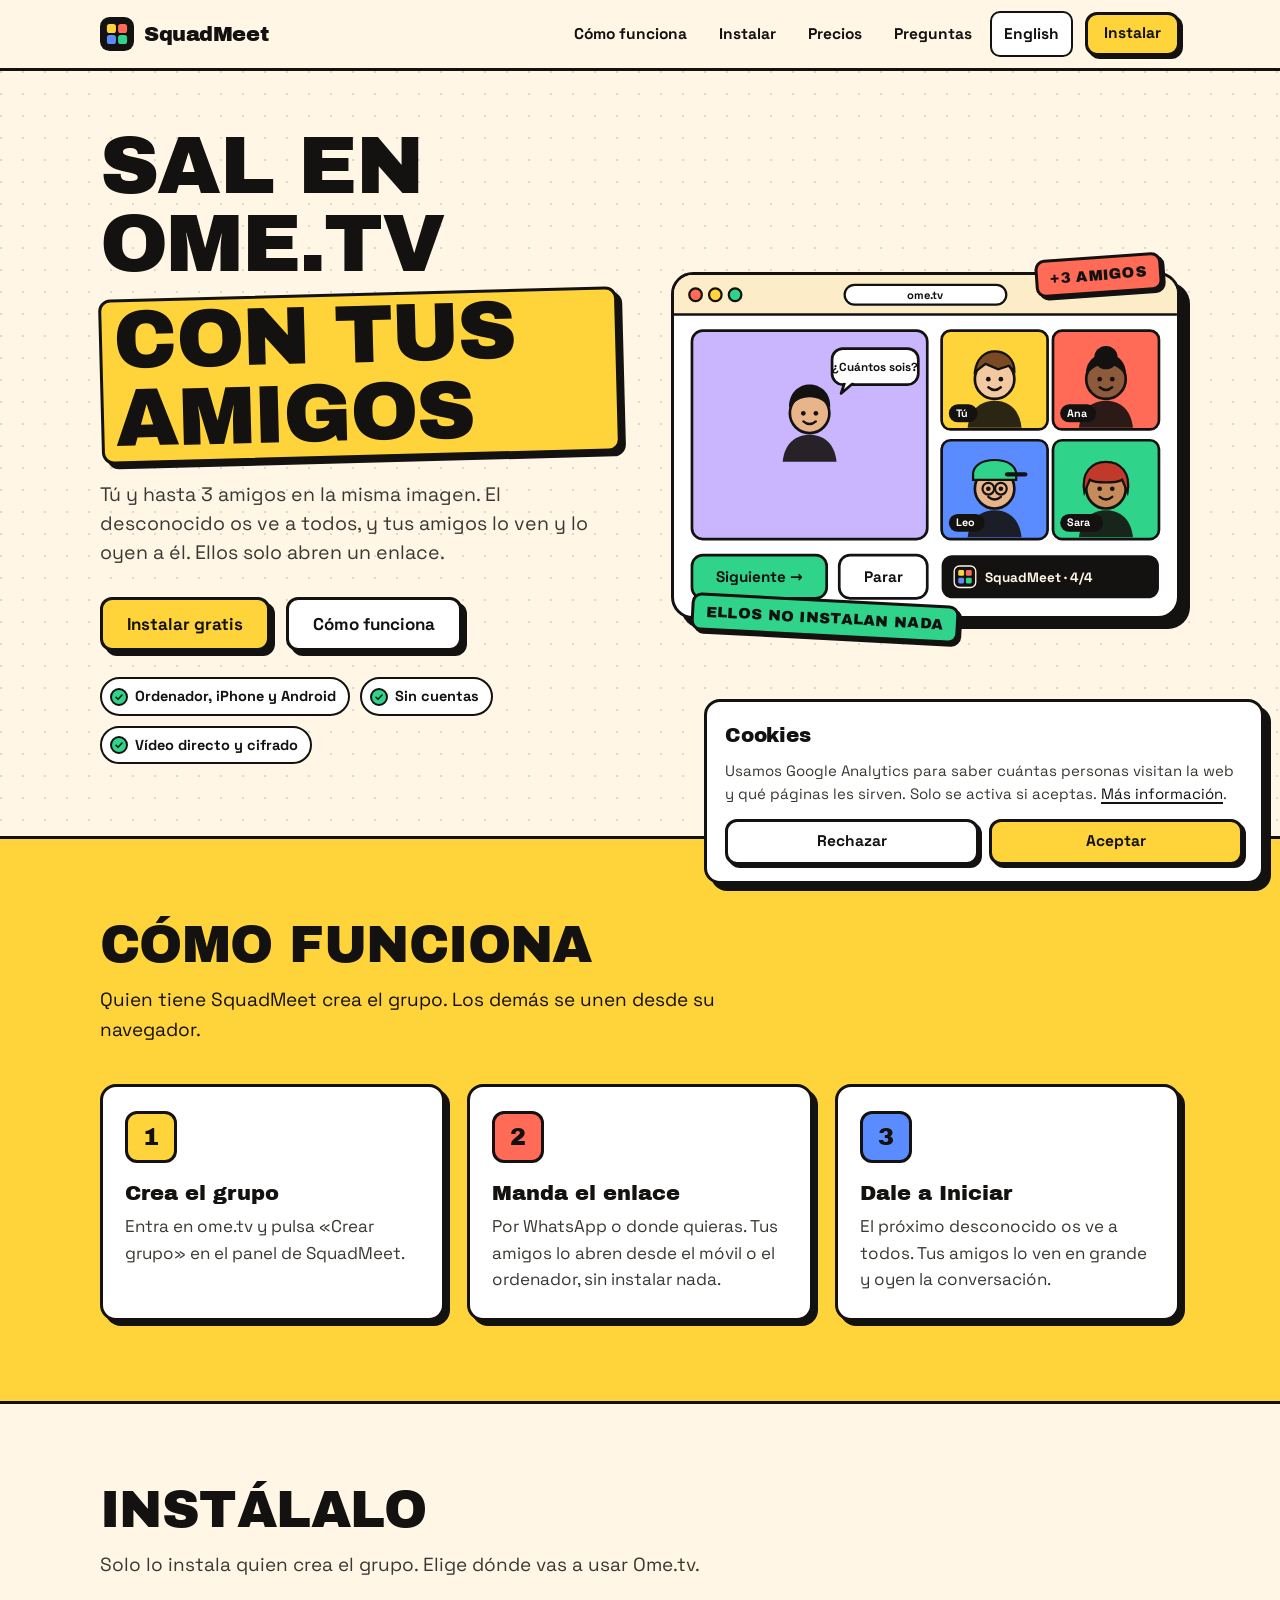
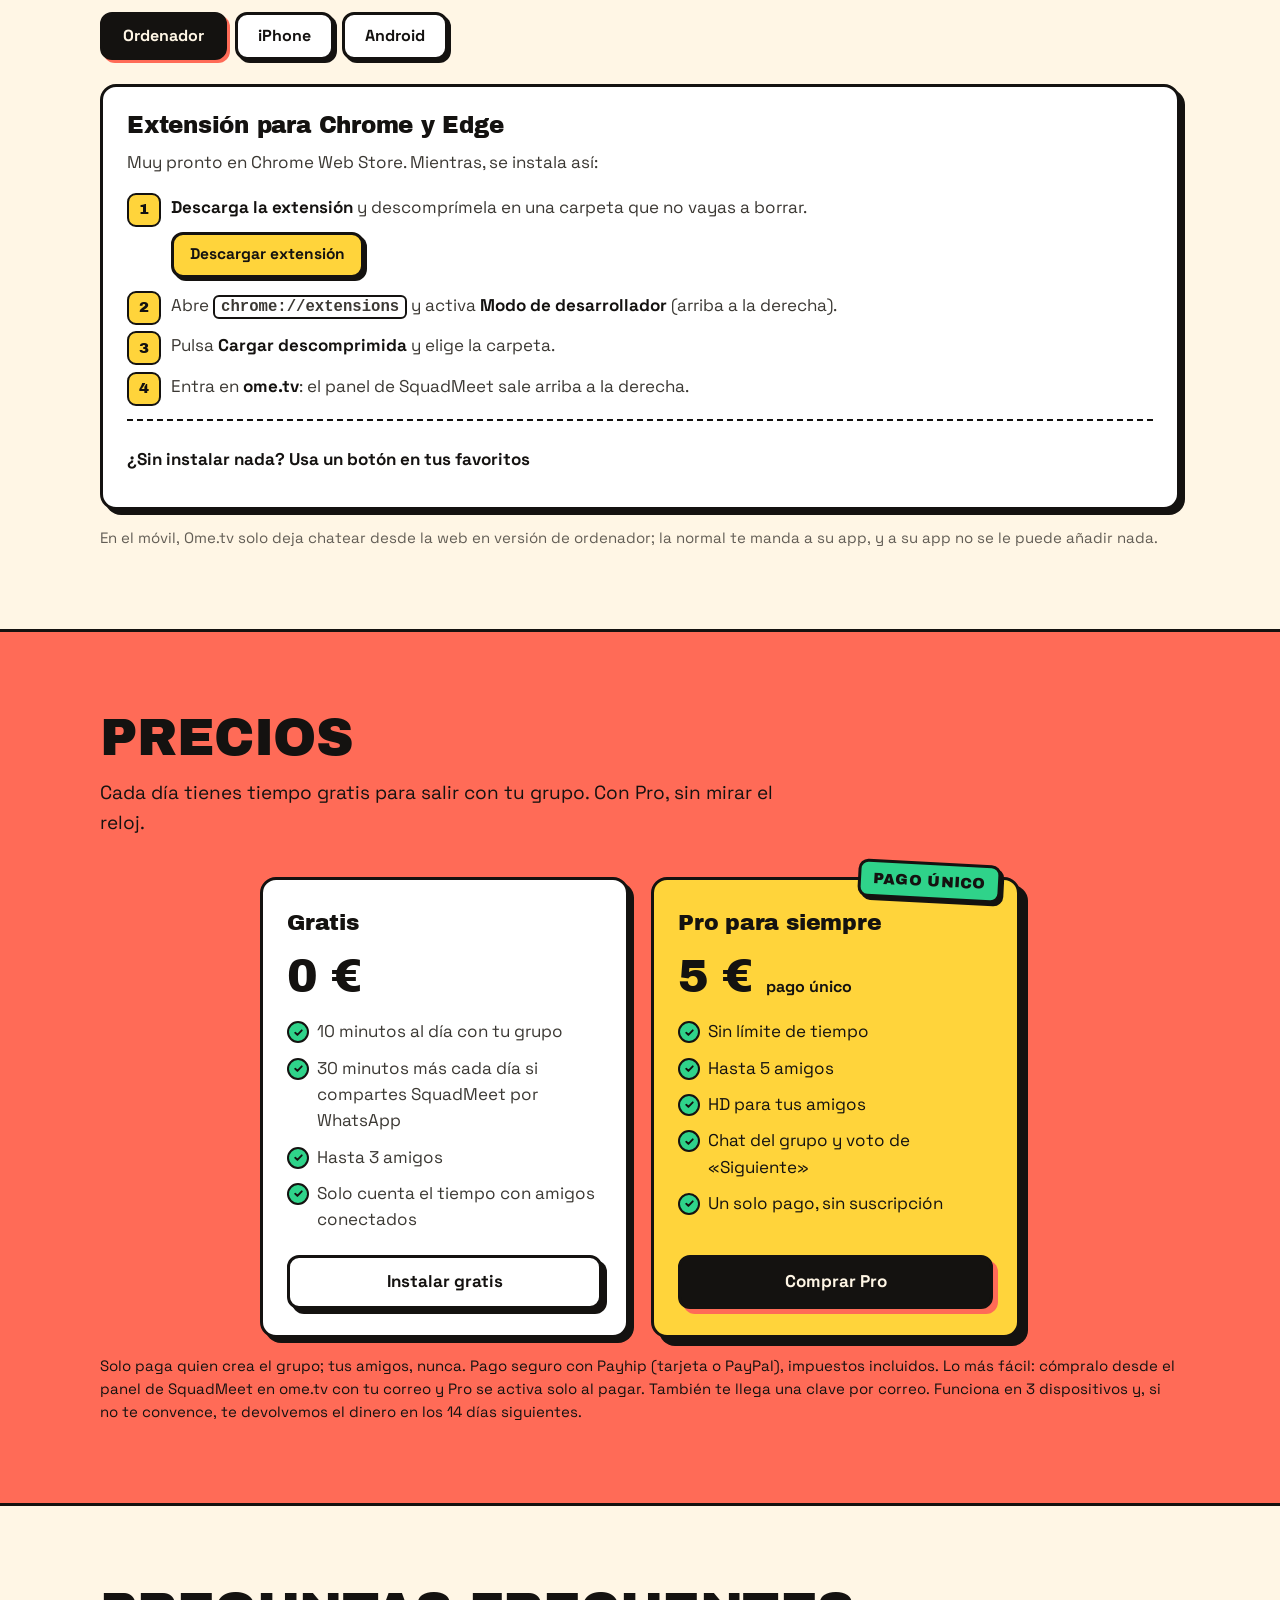
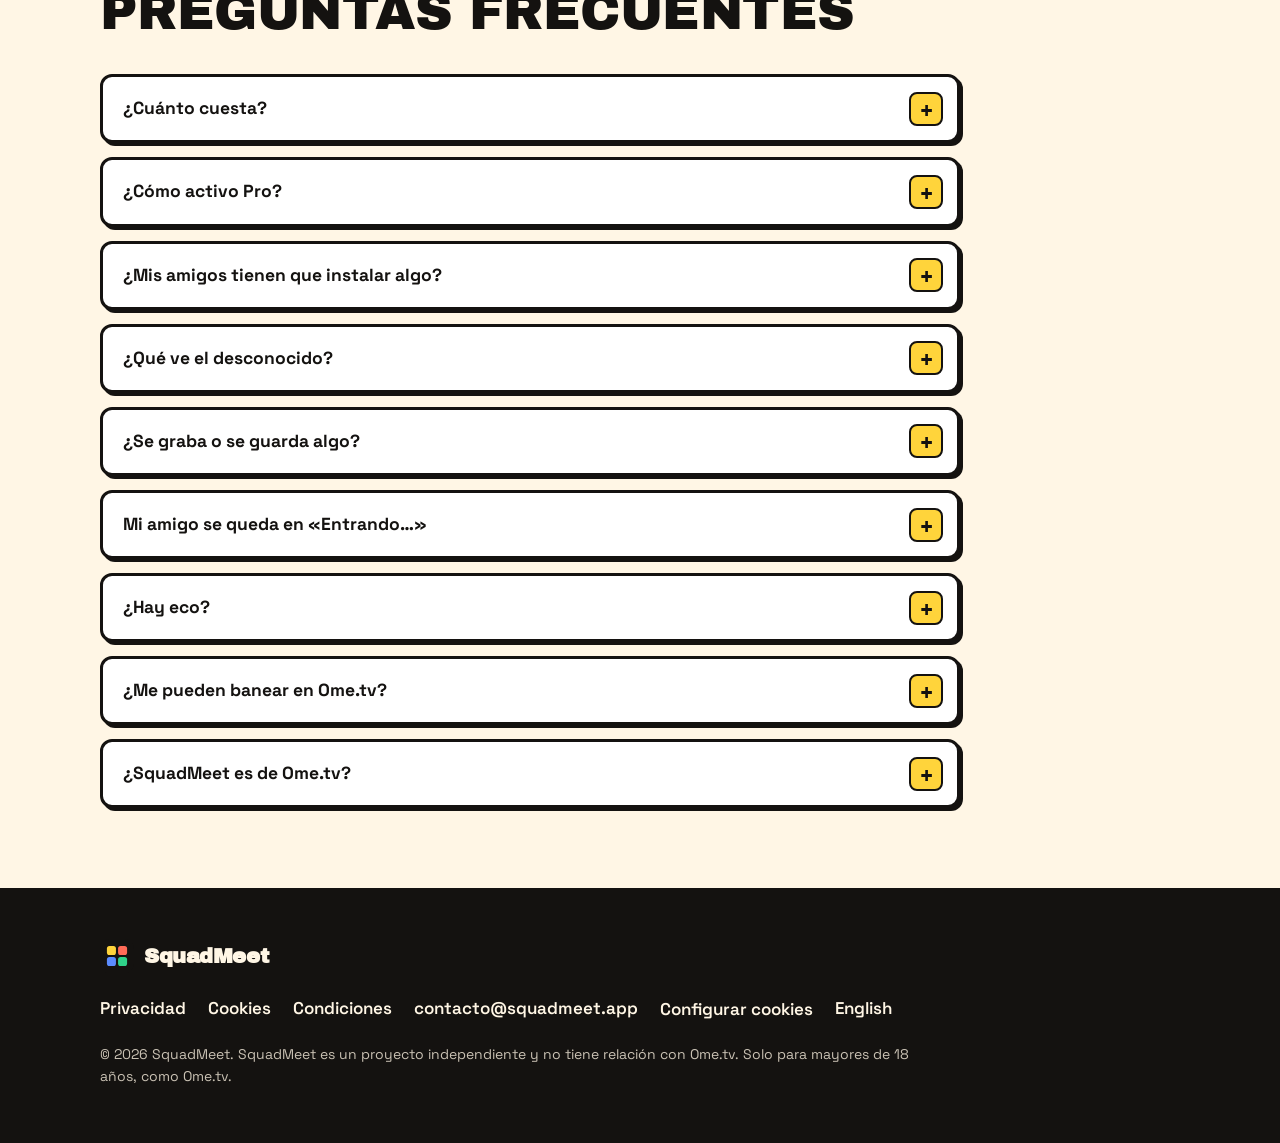
==== index.html @ 8b085fae "Web de SquadMeet 1.4.0: Pro sin claves Co-Authored-By: Claude Opus 5.5 <noreply@anthropic.com> Claud" ====
<!doctype html>
<html lang="es">
<head>
<meta charset="utf-8">
<meta name="viewport" content="width=device-width, initial-scale=1, viewport-fit=cover">
<title>SquadMeet · Sal en Ome.tv con hasta 3 amigos a la vez</title>
<meta name="description" content="Extensión para Ome.tv: tú y tus amigos salís juntos en la misma imagen. Ellos se unen con un enlace desde el móvil o el ordenador, sin instalar nada.">
<link rel="canonical" href="https://squadmeet.app/">
<link rel="alternate" hreflang="es" href="https://squadmeet.app/">
<link rel="alternate" hreflang="en" href="https://squadmeet.app/en/">
<link rel="alternate" hreflang="x-default" href="https://squadmeet.app/en/">
<meta property="og:type" content="website">
<meta property="og:url" content="https://squadmeet.app/">
<meta property="og:title" content="SquadMeet · Ome.tv con tus amigos">
<meta property="og:description" content="Tú y tus amigos en la misma imagen. Ellos solo abren un enlace.">
<meta property="og:image" content="https://squadmeet.app/og.png">
<meta property="og:locale" content="es_ES">
<meta name="twitter:card" content="summary_large_image">
<meta http-equiv="Content-Security-Policy" content="default-src 'self'; script-src 'self' https://www.googletagmanager.com; worker-src 'self' blob:; style-src 'self' 'unsafe-inline'; img-src 'self' data: https://*.google-analytics.com https://*.analytics.google.com https://www.googletagmanager.com; font-src 'self'; connect-src 'self' https://senal.squadmeet.app wss://senal.squadmeet.app wss://0.peerjs.com https://squadmeet-73y6k.pages.dev https://*.google-analytics.com https://*.analytics.google.com https://www.googletagmanager.com; media-src 'self' blob:; object-src 'none'; base-uri 'self'; form-action 'self'; upgrade-insecure-requests">
<meta name="referrer" content="strict-origin-when-cross-origin">
<meta name="theme-color" content="#fff6e5">
<meta name="color-scheme" content="light">
<link rel="icon" href="/icono.png">
<link rel="icon" href="/icono.svg" type="image/svg+xml">
<link rel="apple-touch-icon" href="/icono-180.png">
<link rel="preload" href="/fuentes/archivo-black.woff2" as="font" type="font/woff2" crossorigin>
<link rel="preload" href="/fuentes/space-grotesk.woff2" as="font" type="font/woff2" crossorigin>
<link rel="stylesheet" href="/estilo.css?v=7bb9cd0e68">
<script type="application/ld+json">{"@context":"https://schema.org","@type":"SoftwareApplication","name":"SquadMeet","applicationCategory":"CommunicationApplication","operatingSystem":"Chrome, Edge, Firefox, Android, iOS","offers":[{"@type":"Offer","price":"0","priceCurrency":"EUR","name":"Gratis"},{"@type":"Offer","price":"5.00","priceCurrency":"EUR","name":"Pro para siempre","url":"https://payhip.com/b/df4JA"}],"description":"Tú y tus amigos en la misma imagen. Ellos solo abren un enlace.","url":"https://squadmeet.app/","inLanguage":"es"}</script>
</head>
<body>
<a class="salto" href="#contenido">Ir al contenido</a>
<header class="cabecera">
  <div class="ancho">
    <a class="marca" href="/" aria-label="SquadMeet, inicio"><svg viewBox="0 0 32 32" xmlns="http://www.w3.org/2000/svg" aria-hidden="true"><rect width="32" height="32" rx="9" fill="#141210"/><rect x="6.5" y="6.5" width="8.5" height="8.5" rx="2.4" fill="#ffd43b"/><rect x="17" y="6.5" width="8.5" height="8.5" rx="2.4" fill="#ff6b57"/><rect x="6.5" y="17" width="8.5" height="8.5" rx="2.4" fill="#5b8cff"/><rect x="17" y="17" width="8.5" height="8.5" rx="2.4" fill="#2fd38a"/></svg>SquadMeet</a>
    <nav aria-label="Secciones">
      <a class="seccion" href="#como">Cómo funciona</a>
      <a class="seccion" href="#instalar">Instalar</a>
      <a class="seccion" href="#precios">Precios</a>
      <a class="seccion" href="#preguntas">Preguntas</a>
      <a class="idioma" href="/en/" hreflang="en" lang="en">English</a>
    </nav>
    <a class="boton primario" href="#instalar" data-cta>Instalar</a>
  </div>
</header>

<main id="contenido">
  <section class="portada">
    <div class="ancho">
      <div>
        <h1>Sal en Ome.tv <span class="marcado">con tus amigos</span></h1>
        <p class="entradilla">Tú y hasta 3 amigos en la misma imagen. El desconocido os ve a todos, y tus amigos lo ven y lo oyen a él. Ellos solo abren un enlace.</p>
        <div class="acciones">
          <a class="boton primario" href="#instalar" data-cta>Instalar gratis</a>
          <a class="boton" href="#como">Cómo funciona</a>
        </div>
        <ul class="garantias"><li><svg viewBox="0 0 24 24" fill="none" stroke="currentColor" stroke-width="3" stroke-linecap="round" stroke-linejoin="round" aria-hidden="true"><path d="m6 12.5 4 4L18 8"/></svg>Ordenador, iPhone y Android</li><li><svg viewBox="0 0 24 24" fill="none" stroke="currentColor" stroke-width="3" stroke-linecap="round" stroke-linejoin="round" aria-hidden="true"><path d="m6 12.5 4 4L18 8"/></svg>Sin cuentas</li><li><svg viewBox="0 0 24 24" fill="none" stroke="currentColor" stroke-width="3" stroke-linecap="round" stroke-linejoin="round" aria-hidden="true"><path d="m6 12.5 4 4L18 8"/></svg>Vídeo directo y cifrado</li></ul>
      </div>
      <div class="escena">
        <svg class="pantalla-ome" viewBox="0 0 560 380" xmlns="http://www.w3.org/2000/svg" role="img" aria-label="Ome.tv con el desconocido a la izquierda y el grupo de cuatro amigos a la derecha, en la misma imagen">
<rect x="0" y="0" width="560" height="44" fill="#fdecc8"/><path d="M0 44h560" stroke="#141210" stroke-width="3"/>
<circle cx="24" cy="22" r="7" fill="#ff6b57" stroke="#141210" stroke-width="2.5"/><circle cx="46" cy="22" r="7" fill="#ffd43b" stroke="#141210" stroke-width="2.5"/><circle cx="68" cy="22" r="7" fill="#2fd38a" stroke="#141210" stroke-width="2.5"/>
<rect x="190" y="11" width="180" height="22" rx="11" fill="#fff" stroke="#141210" stroke-width="2.5"/><text x="280" y="27" font-size="12.5" font-weight="700" text-anchor="middle" fill="#141210">ome.tv</text>
<rect x="20" y="62" width="262" height="232" rx="12" fill="#c9b6ff" stroke="#141210" stroke-width="3"/>
<g transform="translate(151 150)"><path d="M-30 58c2-20 14-30 30-30s28 10 30 30" fill="#141210" opacity=".9"/><circle r="22" cy="4" fill="#e8b48a" stroke="#141210" stroke-width="3"/><path d="M-23 -2c0-18 12-26 23-26s24 8 23 26c-6-8-14-12-23-12s-17 4-23 12z" fill="#141210"/><circle cx="-7" cy="4" r="2.6" fill="#141210"/><circle cx="7" cy="4" r="2.6" fill="#141210"/><path d="M-7 13q7 6 14 0" fill="none" stroke="#141210" stroke-width="2.6" stroke-linecap="round"/></g>
<g transform="translate(176 82)"><rect width="96" height="40" rx="12" fill="#fff" stroke="#141210" stroke-width="3"/><path d="M14 38l-4 12 14-12" fill="#fff" stroke="#141210" stroke-width="3" stroke-linejoin="round"/><path d="M12 36h14" stroke="#fff" stroke-width="4"/><text x="48" y="25" font-size="13" font-weight="700" text-anchor="middle" fill="#141210">¿Cuántos sois?</text></g>
<rect x="298" y="62" width="118" height="110" rx="10" fill="#ffd43b" stroke="#141210" stroke-width="3"/><g transform="translate(357 112)"><path d="M-30 58c2-20 14-30 30-30s28 10 30 30" fill="#141210" opacity=".9"/><circle r="22" cy="4" fill="#f2c9a0" stroke="#141210" stroke-width="3"/><path d="M-22 -4c2-16 12-23 22-23 12 0 22 8 22 22l-6-6-12 4-14-6z" fill="#7a4a24" stroke="#141210" stroke-width="2.5"/><circle cx="-7" cy="4" r="2.6" fill="#141210"/><circle cx="7" cy="4" r="2.6" fill="#141210"/><path d="M-7 13q7 6 14 0" fill="none" stroke="#141210" stroke-width="2.6" stroke-linecap="round"/></g><rect x="306" y="144" width="32" height="20" rx="10" fill="#141210"/><text x="314" y="158" font-size="12" font-weight="700" fill="#fff">Tú</text>
<rect x="422" y="62" width="118" height="110" rx="10" fill="#ff6b57" stroke="#141210" stroke-width="3"/><g transform="translate(481 112)"><path d="M-30 58c2-20 14-30 30-30s28 10 30 30" fill="#141210" opacity=".9"/><circle r="22" cy="4" fill="#8d5a3b" stroke="#141210" stroke-width="3"/><circle cy="-20" r="13" fill="#141210"/><path d="M-22 2c-2-16 8-26 22-26s24 10 22 26c-4-10-12-14-22-14s-18 4-22 14z" fill="#141210"/><circle cx="-7" cy="4" r="2.6" fill="#141210"/><circle cx="7" cy="4" r="2.6" fill="#141210"/><path d="M-7 13q7 6 14 0" fill="none" stroke="#141210" stroke-width="2.6" stroke-linecap="round"/></g><rect x="430" y="144" width="40" height="20" rx="10" fill="#141210"/><text x="438" y="158" font-size="12" font-weight="700" fill="#fff">Ana</text>
<rect x="298" y="184" width="118" height="110" rx="10" fill="#5b8cff" stroke="#141210" stroke-width="3"/><g transform="translate(357 234)"><path d="M-30 58c2-20 14-30 30-30s28 10 30 30" fill="#141210" opacity=".9"/><circle r="22" cy="4" fill="#e8b48a" stroke="#141210" stroke-width="3"/><path d="M-24 -6h48v-6c0-10-10-16-24-16s-24 6-24 16z" fill="#2fd38a" stroke="#141210" stroke-width="2.5"/><path d="M14 -12h20" stroke="#141210" stroke-width="5" stroke-linecap="round"/><circle cx="-7" cy="4" r="2.6" fill="#141210"/><circle cx="7" cy="4" r="2.6" fill="#141210"/><path d="M-7 13q7 6 14 0" fill="none" stroke="#141210" stroke-width="2.6" stroke-linecap="round"/><circle cx="-7" cy="4" r="6.5" fill="none" stroke="#141210" stroke-width="2.4"/><circle cx="7" cy="4" r="6.5" fill="none" stroke="#141210" stroke-width="2.4"/></g><rect x="306" y="266" width="40" height="20" rx="10" fill="#141210"/><text x="314" y="280" font-size="12" font-weight="700" fill="#fff">Leo</text>
<rect x="422" y="184" width="118" height="110" rx="10" fill="#2fd38a" stroke="#141210" stroke-width="3"/><g transform="translate(481 234)"><path d="M-30 58c2-20 14-30 30-30s28 10 30 30" fill="#141210" opacity=".9"/><circle r="22" cy="4" fill="#c68b59" stroke="#141210" stroke-width="3"/><path d="M-24 8c-4-22 8-34 24-34s28 12 24 34l-6-14c-6 4-30 4-36 0z" fill="#c0392b" stroke="#141210" stroke-width="2.5"/><circle cx="-7" cy="4" r="2.6" fill="#141210"/><circle cx="7" cy="4" r="2.6" fill="#141210"/><path d="M-7 13q7 6 14 0" fill="none" stroke="#141210" stroke-width="2.6" stroke-linecap="round"/></g><rect x="430" y="266" width="48" height="20" rx="10" fill="#141210"/><text x="438" y="280" font-size="12" font-weight="700" fill="#fff">Sara</text>
<rect x="20" y="312" width="150" height="48" rx="12" fill="#2fd38a" stroke="#141210" stroke-width="3"/><text x="95" y="342" font-size="17" font-weight="700" text-anchor="middle" fill="#141210">Siguiente →</text>
<rect x="184" y="312" width="98" height="48" rx="12" fill="#fff" stroke="#141210" stroke-width="3"/><text x="233" y="342" font-size="17" font-weight="700" text-anchor="middle" fill="#141210">Parar</text>
<rect x="298" y="312" width="242" height="48" rx="12" fill="#141210"/><g transform="translate(312 324)"><rect width="24" height="24" rx="6" fill="#141210" stroke="#fff6e5" stroke-width="1.5"/><rect x="4.5" y="4.5" width="6.5" height="6.5" rx="1.6" fill="#ffd43b"/><rect x="13" y="4.5" width="6.5" height="6.5" rx="1.6" fill="#ff6b57"/><rect x="4.5" y="13" width="6.5" height="6.5" rx="1.6" fill="#5b8cff"/><rect x="13" y="13" width="6.5" height="6.5" rx="1.6" fill="#2fd38a"/></g>
<text x="346" y="342" font-size="15" font-weight="700" fill="#fff6e5">SquadMeet · 4/4</text>
</svg>
        <span class="pegatina p1" aria-hidden="true">+3 amigos</span>
        <span class="pegatina verde p2" aria-hidden="true">Ellos no instalan nada</span>
      </div>
    </div>
  </section>

  <section class="bloque amarillo" id="como">
    <div class="ancho">
      <h2>Cómo funciona</h2>
      <p class="subtitulo">Quien tiene SquadMeet crea el grupo. Los demás se unen desde su navegador.</p>
      <ol class="pasos"><li><b>Crea el grupo</b><span>Entra en ome.tv y pulsa «Crear grupo» en el panel de SquadMeet.</span></li><li><b>Manda el enlace</b><span>Por WhatsApp o donde quieras. Tus amigos lo abren desde el móvil o el ordenador, sin instalar nada.</span></li><li><b>Dale a Iniciar</b><span>El próximo desconocido os ve a todos. Tus amigos lo ven en grande y oyen la conversación.</span></li></ol>
    </div>
  </section>

  <section class="bloque" id="instalar">
    <div class="ancho">
      <h2>Instálalo</h2>
      <p class="subtitulo">Solo lo instala quien crea el grupo. Elige dónde vas a usar Ome.tv.</p>
      <div class="pestanas" role="tablist" aria-label="Dispositivo">
        <button role="tab" type="button" id="t-pc" aria-controls="pc" aria-selected="true">Ordenador</button>
        <button role="tab" type="button" id="t-iphone" aria-controls="iphone" aria-selected="false" tabindex="-1">iPhone</button>
        <button role="tab" type="button" id="t-android" aria-controls="android" aria-selected="false" tabindex="-1">Android</button>
      </div>

      <div id="pc" class="panel-instalar" role="tabpanel" aria-labelledby="t-pc">
        <div class="tarjeta" id="pc-tiendas" hidden>
          <h3>Extensión para Chrome y Edge <span class="etiqueta">Recomendado</span></h3>
          <p>Se instala con un clic y se actualiza sola. Después entra en ome.tv: el panel sale arriba a la derecha.</p>
          <div class="acciones" id="tiendas"></div>
        </div>
        <div class="tarjeta" id="pc-manual">
          <h3>Extensión para Chrome y Edge</h3>
          <p id="pc-pronto">Muy pronto en Chrome Web Store. Mientras, se instala así:</p>
          <ol class="lista">
            <li><strong>Descarga la extensión</strong> y descomprímela en una carpeta que no vayas a borrar.<br><a class="boton primario pequeno" href="/squadmeet-extension.zip" download>Descargar extensión</a></li>
            <li>Abre <code>chrome://extensions</code> y activa <strong>Modo de desarrollador</strong> (arriba a la derecha).</li>
            <li>Pulsa <strong>Cargar descomprimida</strong> y elige la carpeta.</li>
            <li>Entra en <strong>ome.tv</strong>: el panel de SquadMeet sale arriba a la derecha.</li>
          </ol>
          <details class="otra">
            <summary>¿Sin instalar nada? Usa un botón en tus favoritos</summary>
            <p class="nota">Arrastra este botón a la barra de favoritos y púlsalo cada vez que entres en ome.tv: <a class="boton pequeno arrastrable" id="marcador-pc" href="#">SquadMeet</a></p>
          </details>
        </div>
      </div>

      <div id="iphone" class="panel-instalar" role="tabpanel" aria-labelledby="t-iphone" hidden>
        <div class="tarjeta">
          <h3>Con un favorito de Safari <span class="etiqueta">Recomendado</span></h3>
          <p>Se prepara una vez, en un par de minutos, con una guía que te dice dónde tocar en cada paso.</p>
          <div class="acciones"><a class="boton primario" href="/favorito/">Empezar la guía</a></div>
          <div class="qr" data-solo-pc hidden><img src="/favorito/qr.svg" width="120" height="120" alt=""><p>¿Estás en el ordenador? Escanea el código con el móvil para abrir la guía allí.</p></div>
          <details class="otra">
            <summary>Otra forma: automático con la app Userscripts</summary>
            <p class="nota">El panel sale solo al abrir ome.tv, pero se tarda más en preparar.</p>
            <ol class="lista"><li>Instala <a href="https://apps.apple.com/app/userscripts/id1463298887" rel="noopener">Userscripts</a> (gratis) y ábrela una vez.</li><li>Ajustes → Apps → Safari → Extensiones → Userscripts → activar y permitir en «Todas las webs».</li><li>Abre <a href="/squadmeet.user.js">SquadMeet para Userscripts</a> en Safari, toca aA (o ⋯) → Userscripts → <strong>Instalar</strong>.</li><li>Pon ome.tv en versión de ordenador una vez, como explica la <a href="/favorito/">guía</a>.</li></ol>
          </details>
        </div>
      </div>

      <div id="android" class="panel-instalar" role="tabpanel" aria-labelledby="t-android" hidden>
        <div class="tarjeta" id="android-firefox" hidden>
          <h3>Automático con Firefox <span class="etiqueta">Recomendado</span></h3>
          <p>Firefox para Android admite extensiones: se instala una vez y el panel sale solo.</p>
          <ol class="lista">
            <li><strong>Instala Firefox</strong> desde Google Play.<br><a class="boton pequeno" href="https://play.google.com/store/apps/details?id=org.mozilla.firefox" rel="noopener">Abrir en Google Play</a></li>
            <li><strong>En Firefox, añade SquadMeet.</strong><br><a class="boton primario pequeno" id="firefox-android" href="#">Añadir a Firefox</a></li>
            <li><strong>Abre ome.tv</strong> y en el menú ⋮ activa «Sitio de escritorio».</li>
          </ol>
        </div>
        <div class="tarjeta">
          <h3>Con un marcador de Chrome</h3>
          <p>Se prepara una vez, en un par de minutos, con una guía que te dice dónde tocar en cada paso.</p>
          <div class="acciones"><a class="boton primario" href="/favorito/">Empezar la guía</a></div>
          <div class="qr" data-solo-pc hidden><img src="/favorito/qr.svg" width="120" height="120" alt=""><p>¿Estás en el ordenador? Escanea el código con el móvil para abrir la guía allí.</p></div>
        </div>
      </div>
      <p class="nota">En el móvil, Ome.tv solo deja chatear desde la web en versión de ordenador; la normal te manda a su app, y a su app no se le puede añadir nada.</p>
    </div>
  </section>

  <section class="bloque coral" id="precios">
    <div class="ancho">
      <h2>Precios</h2>
      <p class="subtitulo">Cada día tienes tiempo gratis para salir con tu grupo. Con Pro, sin mirar el reloj.</p>
      <div class="planes dos">
        <article class="plan">
          <h3>Gratis</h3>
          <p class="precio">0 €</p>
          <ul><li>10 minutos al día con tu grupo</li><li>30 minutos más cada día si compartes SquadMeet por WhatsApp</li><li>Hasta 3 amigos</li><li>Solo cuenta el tiempo con amigos conectados</li></ul>
          <a class="boton ancho-total" href="#instalar">Instalar gratis</a>
        </article>
        
        <article class="plan destacado">
          <span class="pegatina verde" aria-hidden="true">Pago único</span>
          <h3>Pro para siempre</h3>
          <p class="precio">5 € <small>pago único</small></p>
          <ul><li>Sin límite de tiempo</li><li>Hasta 5 amigos</li><li>HD para tus amigos</li><li>Chat del grupo y voto de «Siguiente»</li><li>Un solo pago, sin suscripción</li></ul>
          <a class="boton oscuro ancho-total" href="https://payhip.com/b/df4JA" rel="noopener" data-plan>Comprar Pro</a>
        </article>
      </div>
      <p class="nota">Solo paga quien crea el grupo; tus amigos, nunca. Pago seguro con Payhip (tarjeta o PayPal), impuestos incluidos. Lo más fácil: cómpralo desde el panel de SquadMeet en ome.tv con tu correo y Pro se activa solo al pagar. También te llega una clave por correo. Funciona en 3 dispositivos y, si no te convence, te devolvemos el dinero en los 14 días siguientes.</p>
    </div>
  </section>

  <section class="bloque" id="preguntas">
    <div class="ancho">
      <h2>Preguntas frecuentes</h2>
      <div class="preguntas"><details><summary>¿Cuánto cuesta?</summary><p>Cada día tienes 10 minutos gratis con tu grupo, y 30 más si compartes SquadMeet por WhatsApp. Para usarlo sin límite está Pro: 5 € una sola vez, para siempre. Solo paga quien crea el grupo.</p></details>
        <details><summary>¿Cómo activo Pro?</summary><p>Solo. En ome.tv, abre el panel de SquadMeet, toca «Sin límite con Pro», escribe tu correo y paga en Payhip con ese mismo correo: al terminar, Pro se activa en ese navegador sin hacer nada más. Si compraste desde la web o lo quieres en otro dispositivo, usa la clave que te llega por correo («Tengo una clave»). Sirve en hasta 3 dispositivos.</p></details>
        <details><summary>¿Mis amigos tienen que instalar algo?</summary><p>No. Abren el enlace que les mandas, desde el móvil o el ordenador, y aceptan la cámara y el micrófono.</p></details>
        <details><summary>¿Qué ve el desconocido?</summary><p>Una sola imagen con todos vosotros, repartidos en la pantalla, y oye vuestras voces mezcladas. Tus amigos ven al desconocido en grande y al grupo al lado.</p></details>
        <details><summary>¿Se graba o se guarda algo?</summary><p>No. El vídeo y el audio van directamente entre vuestros navegadores, cifrados. Nuestro servidor solo ayuda a que se encuentren y lleva la cuenta de los minutos gratis. Lo tienes todo en la <a href="/privacidad/">política de privacidad</a>.</p></details>
        <details><summary>Mi amigo se queda en «Entrando…»</summary><p>Suele ser la red: algunas redes de datos móviles no dejan la conexión directa. Que pruebe con wifi, o que cierre la página y vuelva a abrir el enlace.</p></details>
        <details><summary>¿Hay eco?</summary><p>Si alguien tiene los altavoces muy altos, sí. Lo mejor es que todos uséis auriculares.</p></details>
        <details><summary>¿Me pueden banear en Ome.tv?</summary><p>Puede pasar. Las normas de Ome.tv no permiten complementos que cambien cómo funciona su web, y SquadMeet cambia el vídeo que envías por el del grupo. Úsalo bajo tu responsabilidad y respeta siempre sus normas.</p></details>
        <details><summary>¿SquadMeet es de Ome.tv?</summary><p>No. SquadMeet es un proyecto independiente y no tiene ninguna relación con Ome.tv.</p></details></div>
    </div>
  </section>
</main>

<footer class="pie">
  <div class="ancho">
    <a class="marca" href="/" aria-label="SquadMeet, inicio"><svg viewBox="0 0 32 32" xmlns="http://www.w3.org/2000/svg" aria-hidden="true"><rect width="32" height="32" rx="9" fill="#141210"/><rect x="6.5" y="6.5" width="8.5" height="8.5" rx="2.4" fill="#ffd43b"/><rect x="17" y="6.5" width="8.5" height="8.5" rx="2.4" fill="#ff6b57"/><rect x="6.5" y="17" width="8.5" height="8.5" rx="2.4" fill="#5b8cff"/><rect x="17" y="17" width="8.5" height="8.5" rx="2.4" fill="#2fd38a"/></svg>SquadMeet</a>
    <nav aria-label="Información">
      <a href="/privacidad/">Privacidad</a>
      <a href="/cookies/">Cookies</a>
      <a href="/condiciones/">Condiciones</a>
      <a href="mailto:contacto@squadmeet.app">contacto@squadmeet.app</a>
      <button class="boton-enlace" type="button" data-cookies="abrir">Configurar cookies</button>
      <a href="/en/" hreflang="en" lang="en">English</a>
    </nav>
    <p class="aviso-legal">© 2026 SquadMeet. SquadMeet es un proyecto independiente y no tiene relación con Ome.tv. Solo para mayores de 18 años, como Ome.tv.</p>
  </div>
</footer>
<section class="cookies" id="aviso-cookies" role="dialog" aria-labelledby="cookies-t" aria-describedby="cookies-d" data-ga="G-JFQ3VHGXZY" hidden>
  <h2 id="cookies-t">Cookies</h2>
  <p id="cookies-d">Usamos Google Analytics para saber cuántas personas visitan la web y qué páginas les sirven. Solo se activa si aceptas. <a href="/cookies/">Más información</a>.</p>
  <div class="botones"><button class="boton pequeno" type="button" data-cookies="no">Rechazar</button><button class="boton primario pequeno" type="button" data-cookies="si">Aceptar</button></div>
</section>
<script src="/portada.js?v=e711b489de"></script>
<script src="/web.js?v=85832eae55"></script>
</body>
</html>
---- estilo.css ----
/* SquadMeet — estilos de la web pública: portada, guía del móvil, páginas legales y avisos.
   Estilo «pop con bordes»: papel crema, tinta negra, bordes gruesos, sombras duras y los colores de
   los cuatro del grupo (amarillo, coral, azul y verde). */

@font-face { font-family: "Archivo Black"; src: url("/fuentes/archivo-black.woff2") format("woff2"); font-weight: 400; font-display: swap; }
@font-face { font-family: "Space Grotesk"; src: url("/fuentes/space-grotesk.woff2") format("woff2"); font-weight: 300 700; font-display: swap; }

:root {
  color-scheme: light;
  --papel: #fff6e5; --papel-2: #fdecc8; --blanco: #ffffff;
  --tinta: #141210; --tinta-2: #3b3833; --tinta-3: #625d55;
  --amarillo: #ffd43b; --coral: #ff6b57; --azul: #5b8cff; --verde: #2fd38a; --lila: #c9b6ff;
  --borde: 3px solid var(--tinta);
  --sombra: 5px 5px 0 var(--tinta);
  --sombra-s: 3px 3px 0 var(--tinta);
  --radio: 16px; --radio-s: 12px;
  --titulo: "Archivo Black", "Arial Black", system-ui, sans-serif;
  --texto: "Space Grotesk", system-ui, -apple-system, "Segoe UI", Roboto, sans-serif;
  --rapido: 140ms cubic-bezier(.2, .8, .2, 1);
}
* { box-sizing: border-box; }
html { background: var(--papel); -webkit-text-size-adjust: 100%; }
body { margin: 0; color: var(--tinta); background: var(--papel); font: 17px/1.55 var(--texto); -webkit-font-smoothing: antialiased; }
a { color: var(--tinta); text-decoration-thickness: 2px; text-underline-offset: 3px; }
a:hover { text-decoration-color: var(--coral); }
[hidden] { display: none !important; }
img, svg { display: block; max-width: 100%; }
:focus-visible { outline: 3px solid var(--azul); outline-offset: 3px; border-radius: 6px; }
h1, h2, h3 { font-family: var(--titulo); font-weight: 400; letter-spacing: -.01em; margin: 0; }
strong, b { font-weight: 700; }
code { font: 600 .92em ui-monospace, SFMono-Regular, Menlo, Consolas, monospace; background: var(--blanco); border: 2px solid var(--tinta); padding: 1px 6px; border-radius: 6px; overflow-wrap: anywhere; }
.ancho { width: 100%; max-width: 1120px; margin: 0 auto; padding: 0 20px; }
@media (max-width: 480px) { .ancho { padding: 0 16px; } }
.salto { position: absolute; left: 12px; top: -60px; z-index: 50; background: var(--amarillo); border: var(--borde); padding: 8px 14px; border-radius: 10px; font-weight: 700; }
.salto:focus { top: 12px; }

/* ── Marca ─────────────────────────────────────────────────────────────────────────────────── */
.marca { display: inline-flex; align-items: center; gap: 10px; font: 400 21px/1 var(--titulo); color: var(--tinta); text-decoration: none; letter-spacing: -.02em; }
.marca svg { width: 34px; height: 34px; flex: none; }

/* ── Cabecera ──────────────────────────────────────────────────────────────────────────────── */
.cabecera { position: sticky; top: 0; z-index: 20; background: var(--papel); border-bottom: var(--borde); }
.cabecera .ancho { display: flex; align-items: center; gap: 12px; min-height: 68px; }
.cabecera nav { margin-left: auto; display: flex; align-items: center; gap: 4px; }
.cabecera nav a { font-weight: 700; font-size: 15.5px; text-decoration: none; padding: 9px 12px; border-radius: 10px; border: 2px solid transparent; }
.cabecera nav a:hover { border-color: var(--tinta); background: var(--blanco); }
.cabecera nav .idioma { border-color: var(--tinta); background: var(--blanco); }
.cabecera .boton { min-height: 44px; padding: 0 16px; font-size: 15.5px; box-shadow: var(--sombra-s); }
@media (max-width: 760px) { .cabecera nav .seccion { display: none; } }
@media (max-width: 400px) { .cabecera .boton { display: none; } }

/* ── Botones ───────────────────────────────────────────────────────────────────────────────── */
.boton { appearance: none; display: inline-flex; align-items: center; justify-content: center; gap: 10px; min-height: 54px; padding: 0 24px; font: 700 17px/1.15 var(--texto); color: var(--tinta); background: var(--blanco); border: var(--borde); border-radius: var(--radio-s); box-shadow: var(--sombra); cursor: pointer; text-decoration: none; text-align: center; transition: transform var(--rapido), box-shadow var(--rapido), background-color var(--rapido); -webkit-tap-highlight-color: transparent; touch-action: manipulation; }
.boton:hover { transform: translate(-2px, -2px); box-shadow: 7px 7px 0 var(--tinta); }
.boton:active { transform: translate(4px, 4px); box-shadow: 1px 1px 0 var(--tinta); transition-duration: 60ms; }
.boton svg { width: 22px; height: 22px; flex: none; }
.boton.primario { background: var(--amarillo); }
.boton.oscuro { background: var(--tinta); color: var(--papel); box-shadow: 5px 5px 0 var(--coral); }
.boton.oscuro:hover { box-shadow: 7px 7px 0 var(--coral); }
.boton.whatsapp { background: var(--verde); }
.boton.pequeno { min-height: 46px; padding: 0 16px; font-size: 15.5px; box-shadow: var(--sombra-s); }
.boton.pequeno:hover { box-shadow: 5px 5px 0 var(--tinta); }
.boton.pequeno:active { box-shadow: 0 0 0 var(--tinta); transform: translate(3px, 3px); }
.boton.ancho-total { width: 100%; }
.boton[disabled], .boton[aria-disabled="true"] { opacity: .55; cursor: not-allowed; transform: none; box-shadow: var(--sombra-s); }
.enlace-boton { appearance: none; background: none; border: 0; padding: 10px 4px; font: 700 16px var(--texto); color: var(--tinta); text-decoration: underline; text-decoration-thickness: 2px; text-underline-offset: 4px; cursor: pointer; min-height: 44px; }

/* ── Pegatinas y etiquetas ─────────────────────────────────────────────────────────────────── */
.pegatina { display: inline-block; font: 400 15px/1 var(--titulo); text-transform: uppercase; letter-spacing: .02em; padding: 9px 12px 8px; background: var(--coral); border: var(--borde); border-radius: 10px; box-shadow: var(--sombra-s); transform: rotate(-4deg); white-space: nowrap; }
.pegatina.verde { background: var(--verde); transform: rotate(3deg); }
.pegatina.azul { background: var(--azul); }
.pegatina.amarilla { background: var(--amarillo); }
.etiqueta { display: inline-flex; align-items: center; gap: 6px; font-size: 13px; font-weight: 700; letter-spacing: .04em; text-transform: uppercase; padding: 4px 9px; border: 2px solid var(--tinta); border-radius: 8px; background: var(--verde); }

/* ── Portada ───────────────────────────────────────────────────────────────────────────────── */
.portada { padding: 56px 0 72px; border-bottom: var(--borde); background:
  radial-gradient(circle at 1px 1px, rgba(20, 18, 16, .13) 1.5px, transparent 0) 0 0 / 22px 22px, var(--papel); }
.portada .ancho { display: grid; grid-template-columns: 1.02fr 1fr; gap: 52px; align-items: center; }
.portada h1 { font-size: clamp(42px, 7.2vw, 82px); line-height: .95; text-transform: uppercase; letter-spacing: -.02em; }
.portada h1 .marcado { display: inline-block; background: var(--amarillo); border: var(--borde); border-radius: 12px; padding: 0 .14em .04em; box-shadow: var(--sombra); transform: rotate(-1.5deg); margin-top: .12em; }
.entradilla { margin: 22px 0 0; font-size: 19.5px; line-height: 1.5; color: var(--tinta-2); max-width: 31em; }
.acciones { margin-top: 30px; display: flex; flex-wrap: wrap; gap: 14px 16px; align-items: center; }
.garantias { margin: 26px 0 0; padding: 0; list-style: none; display: flex; flex-wrap: wrap; gap: 10px; }
.garantias li { display: inline-flex; align-items: center; gap: 7px; font-weight: 700; font-size: 14.5px; background: var(--blanco); border: 2px solid var(--tinta); border-radius: 999px; padding: 6px 12px 6px 8px; }
.garantias svg { width: 18px; height: 18px; color: var(--tinta); background: var(--verde); border: 2px solid var(--tinta); border-radius: 50%; padding: 1px; }
.escena { position: relative; }
.escena .pantalla-ome { width: 100%; height: auto; border: var(--borde); border-radius: 22px; box-shadow: 10px 10px 0 var(--tinta); background: var(--blanco); }
.escena .pegatina { position: absolute; }
.escena .p1 { top: -16px; right: 18px; }
.escena .p2 { bottom: -18px; left: 20px; }
@media (max-width: 900px) {
  .portada { padding-top: 36px; }
  .portada .ancho { grid-template-columns: 1fr; gap: 44px; }
}

/* ── Bloques ───────────────────────────────────────────────────────────────────────────────── */
.bloque { padding: 80px 0; border-bottom: var(--borde); }
.bloque.amarillo { background: var(--amarillo); }
.bloque.coral { background: var(--coral); }
.bloque.azul { background: var(--azul); }
.bloque.verde { background: var(--verde); }
.bloque.oscuro { background: var(--tinta); color: var(--papel); }
.bloque h2 { font-size: clamp(32px, 5vw, 52px); line-height: 1; text-transform: uppercase; }
.bloque .subtitulo { margin: 14px 0 0; font-size: 19px; color: var(--tinta-2); max-width: 36em; }
.bloque.amarillo .subtitulo, .bloque.verde .subtitulo, .bloque.coral .subtitulo, .bloque.azul .subtitulo { color: var(--tinta); }
@media (max-width: 600px) { .bloque { padding: 60px 0; } }

/* Pasos de la portada */
.pasos { margin: 40px 0 0; padding: 0; list-style: none; display: grid; grid-template-columns: repeat(3, 1fr); gap: 22px; counter-reset: paso; }
.pasos li { counter-increment: paso; background: var(--blanco); border: var(--borde); border-radius: var(--radio); box-shadow: var(--sombra); padding: 24px 22px 26px; }
.pasos li::before { content: counter(paso); display: grid; place-items: center; width: 46px; height: 46px; font: 400 24px/1 var(--titulo); border: var(--borde); border-radius: 12px; margin-bottom: 18px; background: var(--amarillo); }
.pasos li:nth-child(2)::before { background: var(--coral); }
.pasos li:nth-child(3)::before { background: var(--azul); }
.pasos b { display: block; font: 400 21px/1.15 var(--titulo); margin-bottom: 8px; }
.pasos span { color: var(--tinta-2); }
@media (max-width: 820px) { .pasos { grid-template-columns: 1fr; } }

/* Pestañas */
.pestanas { margin-top: 32px; display: inline-flex; flex-wrap: wrap; gap: 8px; }
.pestanas button { appearance: none; min-height: 48px; padding: 0 20px; font: 700 16px var(--texto); color: var(--tinta); background: var(--blanco); border: var(--borde); border-radius: 12px; cursor: pointer; box-shadow: var(--sombra-s); transition: transform var(--rapido), box-shadow var(--rapido); }
.pestanas button:hover { transform: translate(-1px, -1px); box-shadow: 4px 4px 0 var(--tinta); }
.pestanas button[aria-selected="true"] { background: var(--tinta); color: var(--papel); box-shadow: 3px 3px 0 var(--coral); }

/* Tarjetas */
.tarjeta { background: var(--blanco); border: var(--borde); border-radius: var(--radio); box-shadow: var(--sombra); padding: 26px 24px; }
.tarjeta h3 { font-size: 23px; line-height: 1.15; display: flex; flex-wrap: wrap; align-items: center; gap: 10px; }
.tarjeta > p { margin: 10px 0 0; color: var(--tinta-2); }
.panel-instalar { margin-top: 24px; display: grid; gap: 22px; }
.nota { margin: 16px 0 0; font-size: 15px; color: var(--tinta-3); }
.bloque.amarillo .nota, .bloque.verde .nota, .bloque.coral .nota { color: var(--tinta); }
ol.lista { margin: 18px 0 0; padding: 0; list-style: none; counter-reset: n; display: grid; gap: 14px; }
ol.lista > li { counter-increment: n; position: relative; padding-left: 44px; color: var(--tinta-2); }
ol.lista > li::before { content: counter(n); position: absolute; left: 0; top: -1px; width: 30px; height: 30px; display: grid; place-items: center; font: 400 15px/1 var(--titulo); color: var(--tinta); background: var(--amarillo); border: 2px solid var(--tinta); border-radius: 9px; }
ol.lista strong { color: var(--tinta); }
ol.lista .boton { margin-top: 12px; }
details.otra { margin-top: 20px; border-top: 2px dashed var(--tinta); padding-top: 16px; }
details.otra summary { cursor: pointer; font-weight: 700; min-height: 44px; display: flex; align-items: center; }
.arrastrable { cursor: grab; }
.qr { display: flex; gap: 18px; align-items: center; margin-top: 18px; }
.qr img { width: 120px; height: 120px; border: var(--borde); border-radius: 12px; background: var(--blanco); padding: 6px; image-rendering: pixelated; flex: none; }
.qr p { margin: 0; color: var(--tinta-2); font-size: 15.5px; }

/* Precios */
.planes { margin-top: 40px; display: grid; grid-template-columns: repeat(3, 1fr); gap: 22px; align-items: stretch; }
.planes.dos { grid-template-columns: repeat(2, 1fr); max-width: 760px; margin-inline: auto; }
.plan { position: relative; display: flex; flex-direction: column; background: var(--blanco); border: var(--borde); border-radius: var(--radio); box-shadow: var(--sombra); padding: 26px 24px; }
.plan.destacado { background: var(--amarillo); box-shadow: 8px 8px 0 var(--tinta); }
.plan .pegatina { position: absolute; top: -18px; right: 16px; }
.plan h3 { font-size: 22px; }
.plan .precio { margin: 14px 0 0; font: 400 46px/1 var(--titulo); letter-spacing: -.02em; }
.plan .precio small { font: 700 16px var(--texto); letter-spacing: 0; }
.plan ul { margin: 18px 0 22px; padding: 0; list-style: none; display: grid; gap: 10px; }
.plan li { position: relative; padding-left: 30px; color: var(--tinta-2); }
.plan.destacado li { color: var(--tinta); }
.plan li::before { content: ""; position: absolute; left: 0; top: 3px; width: 18px; height: 18px; border: 2px solid var(--tinta); border-radius: 50%; background: var(--verde) url("data:image/svg+xml,%3Csvg xmlns='http://www.w3.org/2000/svg' viewBox='0 0 24 24' fill='none' stroke='%23141210' stroke-width='3.4' stroke-linecap='round' stroke-linejoin='round'%3E%3Cpath d='m6 12.5 4 4L18 8'/%3E%3C/svg%3E") center / 13px no-repeat; }
.plan .boton { margin-top: auto; }
.plan .letra-pequena { margin: 12px 0 0; font-size: 13.5px; color: var(--tinta-3); }
.plan.destacado .letra-pequena { color: var(--tinta-2); }
@media (max-width: 900px) { .planes, .planes.dos { grid-template-columns: 1fr; max-width: 520px; } }

/* Preguntas */
.preguntas { margin-top: 36px; display: grid; gap: 14px; max-width: 860px; }
.preguntas details { background: var(--blanco); border: var(--borde); border-radius: var(--radio-s); box-shadow: var(--sombra-s); }
.preguntas summary { cursor: pointer; list-style: none; padding: 18px 54px 18px 20px; font-weight: 700; font-size: 17.5px; position: relative; min-height: 56px; }
.preguntas summary::-webkit-details-marker { display: none; }
.preguntas summary::after { content: "+"; position: absolute; right: 14px; top: 50%; transform: translateY(-50%); width: 30px; height: 30px; display: grid; place-items: center; font: 400 20px/1 var(--titulo); border: 2px solid var(--tinta); border-radius: 8px; background: var(--amarillo); }
.preguntas details[open] summary::after { content: "–"; background: var(--coral); }
.preguntas details p { margin: 0; padding: 0 20px 20px; color: var(--tinta-2); }

/* Pie */
.pie { background: var(--tinta); color: var(--papel); padding: 48px 0 56px; }
.pie .ancho { display: grid; gap: 22px; }
.pie .marca { color: var(--papel); }
.pie nav { display: flex; flex-wrap: wrap; gap: 8px 22px; }
.pie a { color: var(--papel); font-weight: 600; text-decoration: none; }
.pie a:hover { text-decoration: underline; text-decoration-color: var(--amarillo); }
.pie .boton-enlace { appearance: none; background: none; border: 0; padding: 0; font: 600 17px var(--texto); color: var(--papel); cursor: pointer; }
.pie .boton-enlace:hover { text-decoration: underline; text-decoration-color: var(--amarillo); }
.pie .aviso-legal { margin: 0; font-size: 14px; color: #c9c1b3; max-width: 60em; }

/* ── Páginas de texto (legales) ───────────────────────────────────────────────────────────── */
.legal { padding: 52px 0 80px; }
.legal .ancho { max-width: 780px; }
.legal h1 { font-size: clamp(34px, 6vw, 54px); line-height: 1; text-transform: uppercase; }
.legal .fecha { margin: 14px 0 0; color: var(--tinta-3); font-size: 15px; }
.legal h2 { font-size: 24px; margin: 40px 0 0; }
.legal p, .legal li { color: var(--tinta-2); }
.legal ul { padding-left: 22px; }
.legal li { margin: 7px 0; }
.legal strong { color: var(--tinta); }
.legal .resumen { margin-top: 26px; background: var(--amarillo); border: var(--borde); border-radius: var(--radio); box-shadow: var(--sombra); padding: 20px 22px; }
.legal .resumen p { margin: 0; color: var(--tinta); font-weight: 600; }
.legal table { width: 100%; border-collapse: collapse; margin-top: 16px; background: var(--blanco); border: var(--borde); font-size: 15px; }
.legal th, .legal td { text-align: left; padding: 10px 12px; border-bottom: 2px solid var(--tinta); vertical-align: top; }
.legal th { background: var(--papel-2); }
.tabla-desliza { overflow-x: auto; }

/* ── Guía del móvil (asistente) ───────────────────────────────────────────────────────────── */
.guia { padding: 36px 0 72px; }
.guia .ancho { max-width: 680px; }
.guia h1 { font-size: clamp(28px, 7vw, 50px); line-height: 1; text-transform: uppercase; }
.guia .intro { margin: 10px 0 0; color: var(--tinta-2); font-size: 17px; }
.guia .pestanas button { min-height: 44px; padding: 0 16px; }
.guia .aviso.safari { padding: 10px 14px; font-size: 15px; }
.guia .pestanas { margin-top: 22px; }
.aviso { margin: 18px 0 0; padding: 14px 16px; border: var(--borde); border-radius: var(--radio-s); background: var(--blanco); box-shadow: var(--sombra-s); font-size: 16px; }
.aviso p { margin: 0; }
.aviso p + p, .aviso .boton { margin-top: 10px; }
.aviso.safari { background: var(--azul); }
.aviso.error { background: var(--coral); }
.aviso.exito { background: var(--verde); }
.progreso { margin: 26px 0 0; display: flex; align-items: center; gap: 12px; font-weight: 700; font-size: 15px; }
.progreso .barra { flex: 1; height: 14px; border: var(--borde); border-radius: 999px; background: var(--blanco); overflow: hidden; }
.progreso .barra i { display: block; height: 100%; width: 0; background: var(--verde); border-right: var(--borde); transition: width 320ms cubic-bezier(.2, .8, .2, 1); }
.paso-guia { margin-top: 18px; background: var(--blanco); border: var(--borde); border-radius: 20px; box-shadow: 7px 7px 0 var(--tinta); overflow: hidden; }
.paso-guia .dibujo { background: var(--papel-2); border-bottom: var(--borde); padding: 22px 16px 0; display: flex; justify-content: center; }
.paso-guia .dibujo svg { width: 100%; max-width: 300px; height: auto; }
@media (max-width: 480px) { .paso-guia .dibujo { padding-top: 14px; } .paso-guia .dibujo svg { max-width: 230px; } .paso-guia .cuerpo { padding: 18px 18px 20px; } .guia { padding-top: 24px; } .progreso { margin-top: 18px; } }
.paso-guia .cuerpo { padding: 22px 22px 24px; }
.paso-guia .numero { font: 700 14px var(--texto); letter-spacing: .06em; text-transform: uppercase; color: var(--tinta-3); }
.paso-guia h2 { margin-top: 6px; font-size: clamp(25px, 6vw, 32px); line-height: 1.05; }
.paso-guia ol, .paso-guia ul { margin: 16px 0 0; padding-left: 0; list-style: none; display: grid; gap: 11px; }
.paso-guia li { position: relative; padding-left: 34px; font-size: 17.5px; }
.paso-guia ol { counter-reset: t; }
.paso-guia ol li { counter-increment: t; }
.paso-guia ol li::before { content: counter(t); position: absolute; left: 0; top: 1px; width: 24px; height: 24px; display: grid; place-items: center; font: 700 13px/1 var(--texto); background: var(--amarillo); border: 2px solid var(--tinta); border-radius: 7px; }
.paso-guia ul li::before { content: ""; position: absolute; left: 6px; top: 9px; width: 10px; height: 10px; background: var(--coral); border: 2px solid var(--tinta); border-radius: 3px; }
.paso-guia .acciones-paso { margin-top: 22px; display: grid; gap: 12px; }
.paso-guia .navegar { margin-top: 10px; display: flex; justify-content: space-between; align-items: center; gap: 12px; }
.tecla { display: inline-flex; align-items: center; gap: 4px; font-weight: 700; background: var(--papel); border: 2px solid var(--tinta); border-radius: 8px; padding: 0 7px; line-height: 1.6; white-space: nowrap; }
.tecla svg { width: 16px; height: 16px; display: inline-block; vertical-align: -3px; fill: none; stroke: currentColor; stroke-width: 2.2; stroke-linecap: round; stroke-linejoin: round; }
details.problema { margin-top: 18px; border-top: 2px dashed var(--tinta); padding-top: 12px; }
details.problema summary { cursor: pointer; font-weight: 700; min-height: 44px; display: flex; align-items: center; }
details.problema p { margin: 8px 0 0; color: var(--tinta-2); font-size: 16px; }
.todos-pasos { margin-top: 26px; }
.todos-pasos summary { cursor: pointer; font-weight: 700; min-height: 44px; display: inline-flex; align-items: center; }
.todos-pasos ol { margin: 12px 0 0; padding-left: 22px; color: var(--tinta-2); }
.todos-pasos li { margin: 6px 0; }
.celebra { animation: celebra 420ms cubic-bezier(.2, .8, .2, 1); }
@keyframes celebra { 0% { transform: scale(.96) rotate(-1deg); } 60% { transform: scale(1.02) rotate(.5deg); } 100% { transform: none; } }

/* ── Aviso de cookies ─────────────────────────────────────────────────────────────────────── */
.cookies { position: fixed; left: 16px; right: 16px; bottom: 16px; z-index: 40; max-width: 560px; margin-left: auto; background: var(--blanco); border: var(--borde); border-radius: var(--radio); box-shadow: 7px 7px 0 var(--tinta); padding: 18px 18px 16px; padding-bottom: calc(16px + env(safe-area-inset-bottom)); }
.cookies h2 { font-size: 20px; }
.cookies p { margin: 8px 0 0; font-size: 15px; color: var(--tinta-2); }
.cookies .botones { margin-top: 14px; display: flex; flex-wrap: wrap; gap: 10px; }
.cookies .boton { flex: 1 1 140px; }

@media (prefers-reduced-motion: reduce) {
  *, *::before, *::after { animation: none !important; transition: none !important; scroll-behavior: auto !important; }
}

/* Asistente de la guía: sin JavaScript se ven todos los pasos seguidos. */
.asistente .paso-guia:not(.actual) { display: none; }
.guia:not(.asistente) .progreso, .guia:not(.asistente) .navegar { display: none; }
.paso-guia.hecho .numero::after { content: " · ✓"; }
.dibujo text { font-family: var(--texto); }
.asistente .paso-guia .numero { display: none; }
.paso-guia .explica { margin: 14px 0 0; font-size: 17.5px; color: var(--tinta-2); }
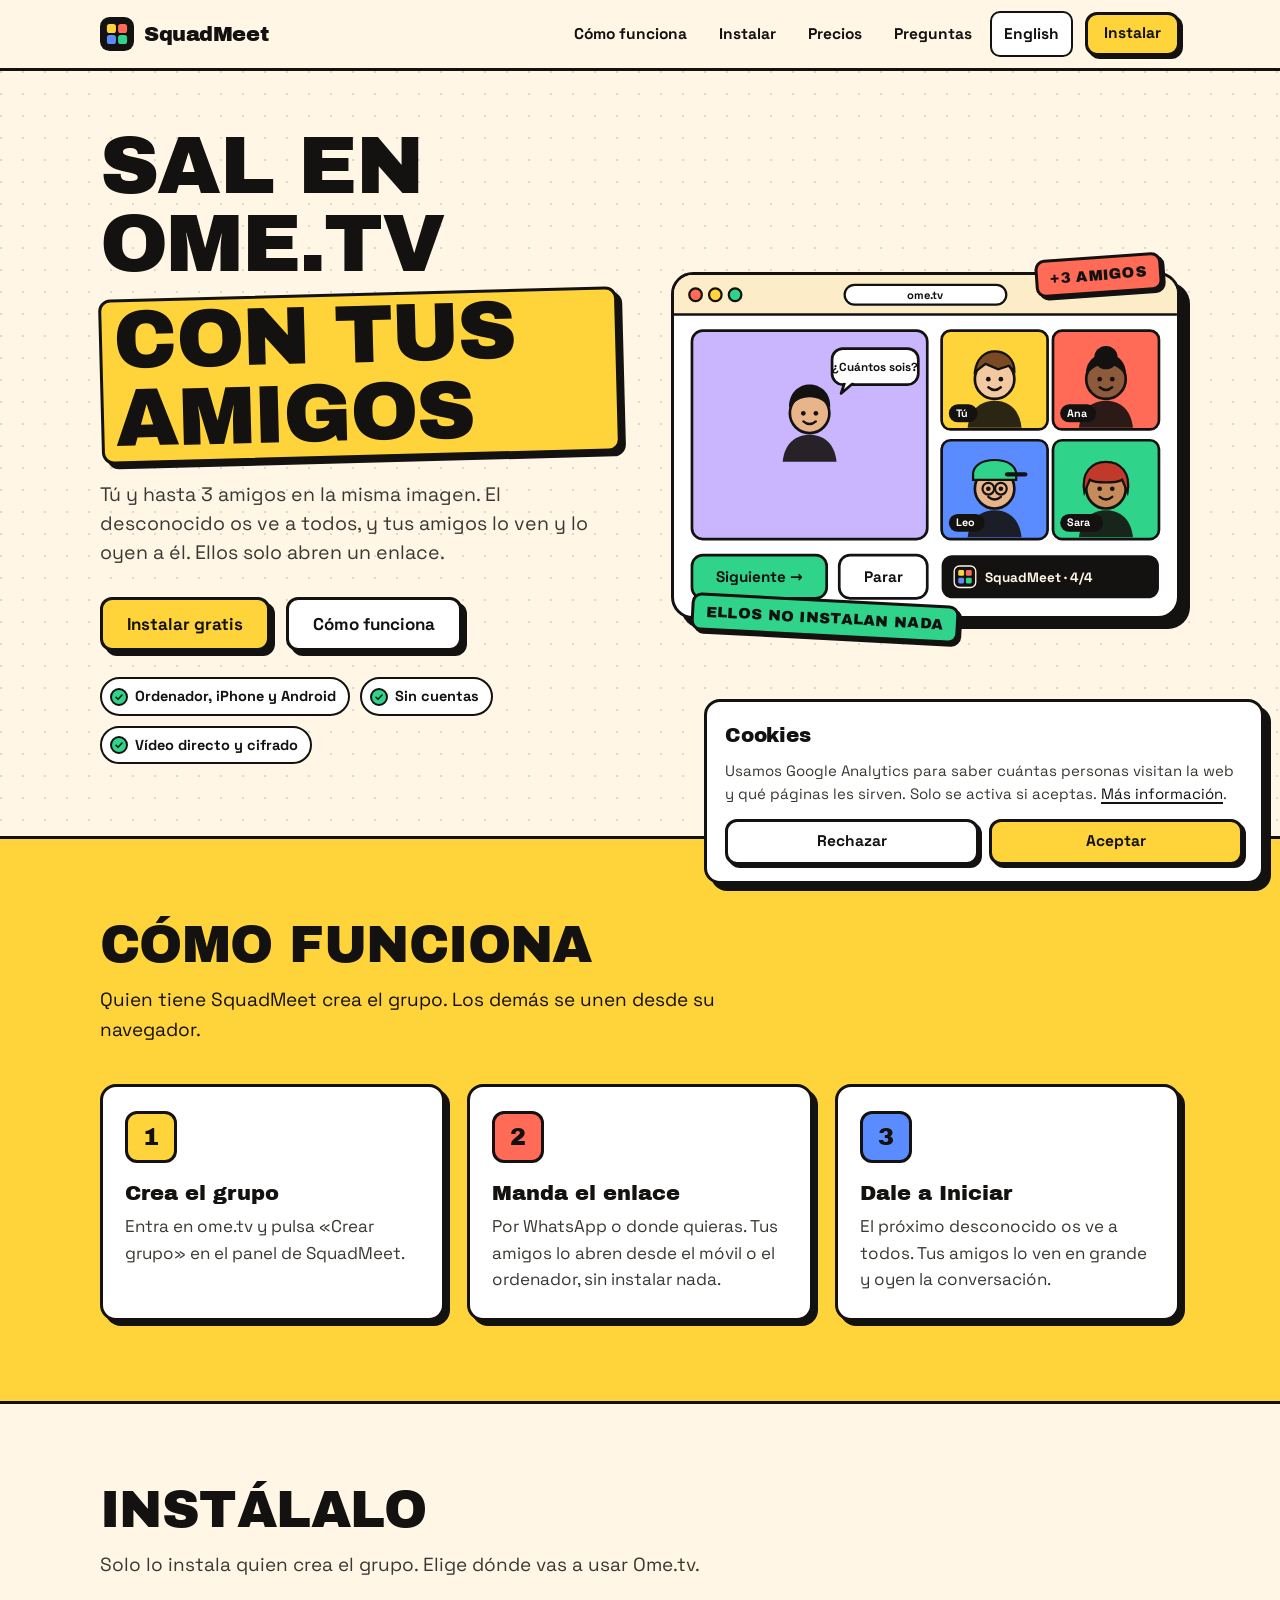
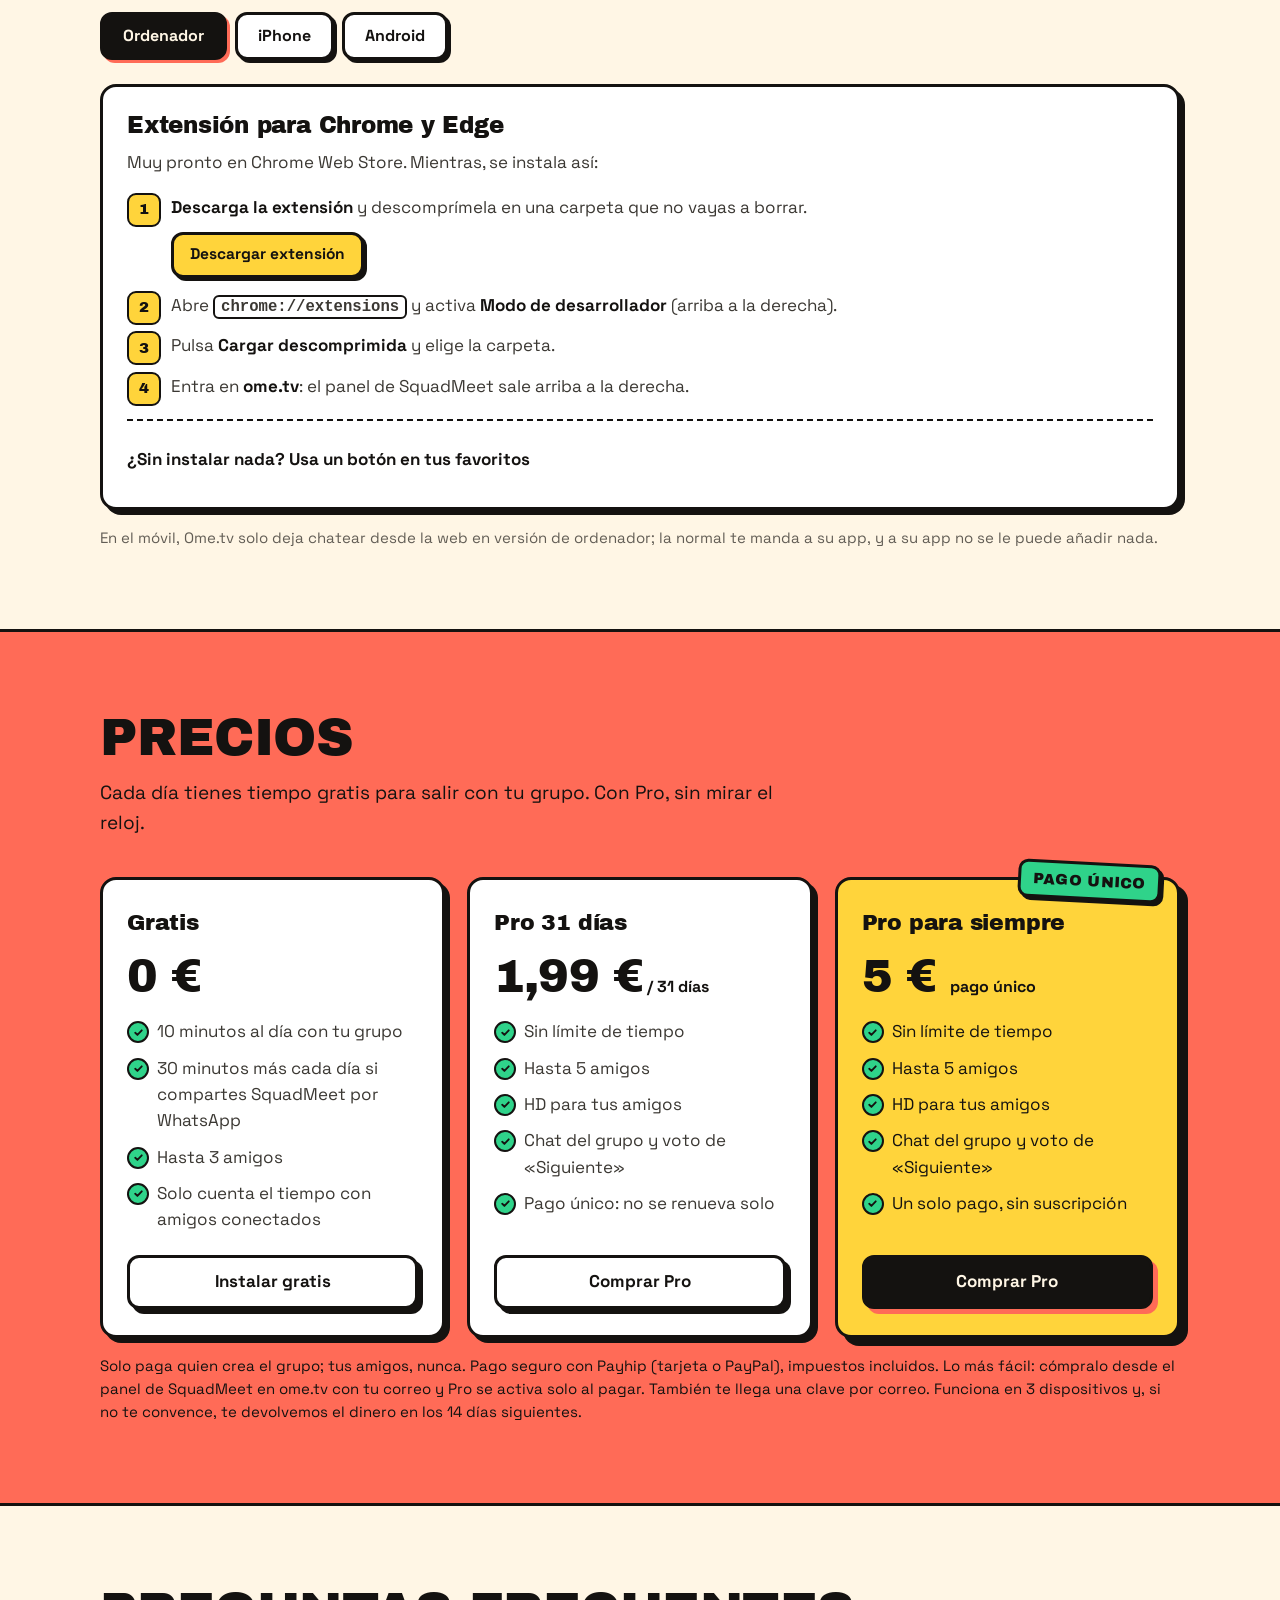
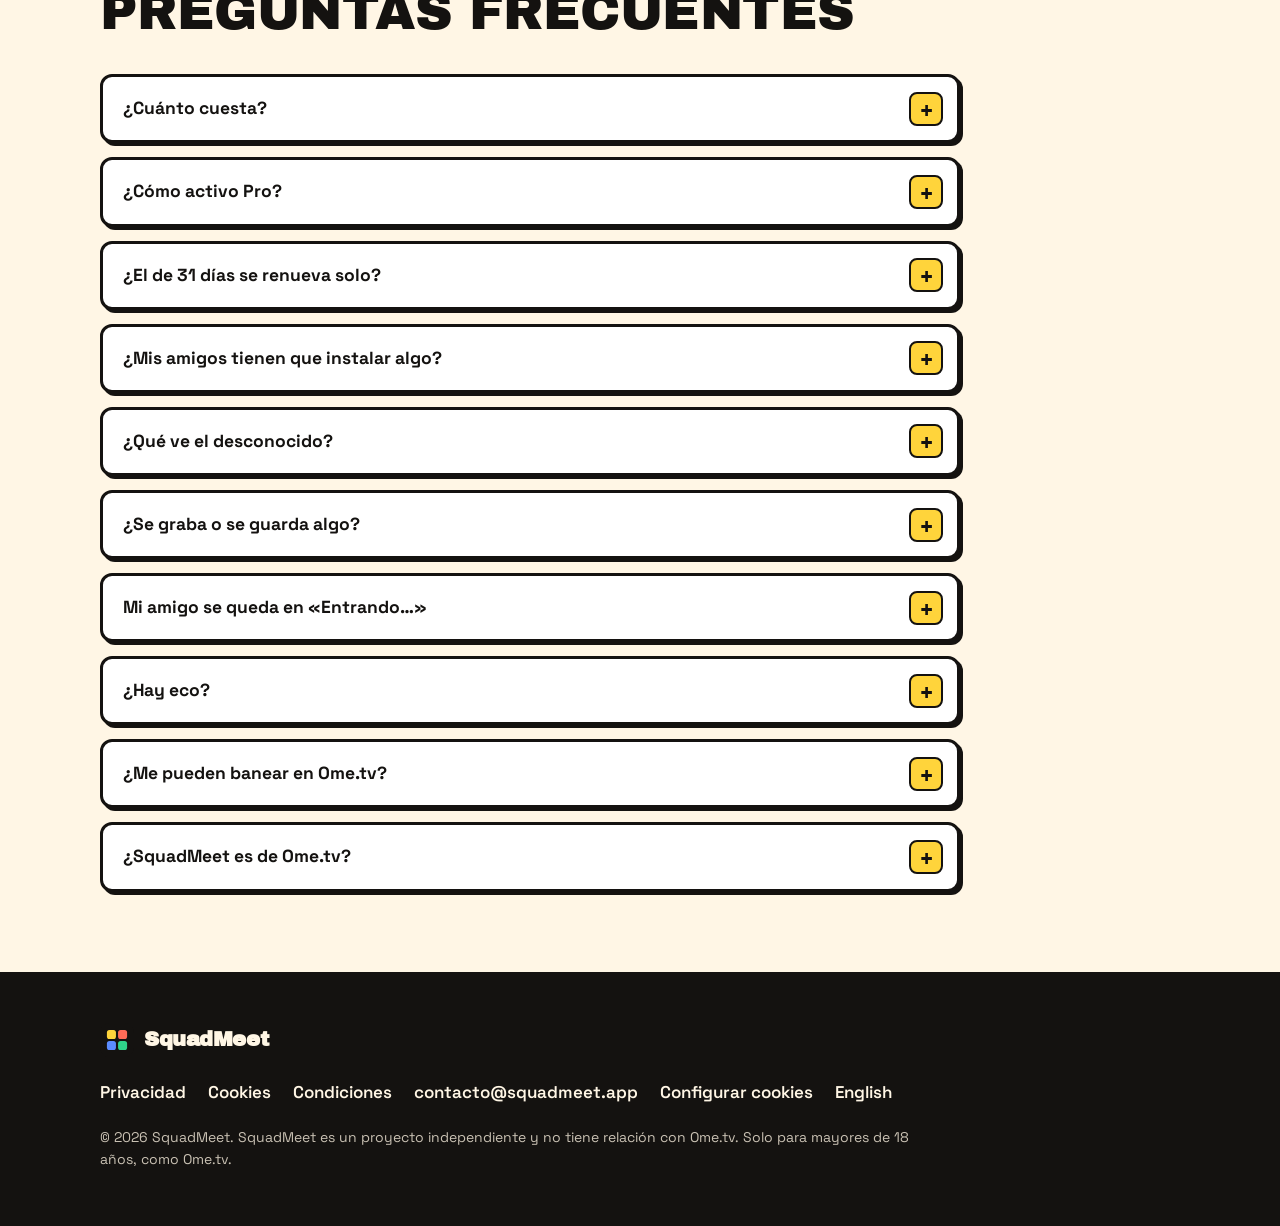
==== commit 9c31d801: "Web de SquadMeet 1.5.0: Pro 31 días Co-Authored-By: Claude Opus 5.5 <noreply@anthropic.com> Claude-S" ====
--- a/index.html
+++ b/index.html
@@ -26,7 +26,7 @@
 <link rel="preload" href="/fuentes/archivo-black.woff2" as="font" type="font/woff2" crossorigin>
 <link rel="preload" href="/fuentes/space-grotesk.woff2" as="font" type="font/woff2" crossorigin>
 <link rel="stylesheet" href="/estilo.css?v=7bb9cd0e68">
-<script type="application/ld+json">{"@context":"https://schema.org","@type":"SoftwareApplication","name":"SquadMeet","applicationCategory":"CommunicationApplication","operatingSystem":"Chrome, Edge, Firefox, Android, iOS","offers":[{"@type":"Offer","price":"0","priceCurrency":"EUR","name":"Gratis"},{"@type":"Offer","price":"5.00","priceCurrency":"EUR","name":"Pro para siempre","url":"https://payhip.com/b/df4JA"}],"description":"Tú y tus amigos en la misma imagen. Ellos solo abren un enlace.","url":"https://squadmeet.app/","inLanguage":"es"}</script>
+<script type="application/ld+json">{"@context":"https://schema.org","@type":"SoftwareApplication","name":"SquadMeet","applicationCategory":"CommunicationApplication","operatingSystem":"Chrome, Edge, Firefox, Android, iOS","offers":[{"@type":"Offer","price":"0","priceCurrency":"EUR","name":"Gratis"},{"@type":"Offer","price":"1.99","priceCurrency":"EUR","name":"Pro 31 días","url":"https://payhip.com/b/p2QYe"},{"@type":"Offer","price":"5.00","priceCurrency":"EUR","name":"Pro para siempre","url":"https://payhip.com/b/df4JA"}],"description":"Tú y tus amigos en la misma imagen. Ellos solo abren un enlace.","url":"https://squadmeet.app/","inLanguage":"es"}</script>
 </head>
 <body>
 <a class="salto" href="#contenido">Ir al contenido</a>
@@ -158,14 +158,19 @@
     <div class="ancho">
       <h2>Precios</h2>
       <p class="subtitulo">Cada día tienes tiempo gratis para salir con tu grupo. Con Pro, sin mirar el reloj.</p>
-      <div class="planes dos">
+      <div class="planes">
         <article class="plan">
           <h3>Gratis</h3>
           <p class="precio">0 €</p>
           <ul><li>10 minutos al día con tu grupo</li><li>30 minutos más cada día si compartes SquadMeet por WhatsApp</li><li>Hasta 3 amigos</li><li>Solo cuenta el tiempo con amigos conectados</li></ul>
           <a class="boton ancho-total" href="#instalar">Instalar gratis</a>
         </article>
-        
+        <article class="plan">
+          <h3>Pro 31 días</h3>
+          <p class="precio">1,99 €<small> / 31 días</small></p>
+          <ul><li>Sin límite de tiempo</li><li>Hasta 5 amigos</li><li>HD para tus amigos</li><li>Chat del grupo y voto de «Siguiente»</li><li>Pago único: no se renueva solo</li></ul>
+          <a class="boton  ancho-total" href="https://payhip.com/b/p2QYe" rel="noopener" data-plan>Comprar Pro</a>
+        </article>
         <article class="plan destacado">
           <span class="pegatina verde" aria-hidden="true">Pago único</span>
           <h3>Pro para siempre</h3>
@@ -181,8 +186,9 @@
   <section class="bloque" id="preguntas">
     <div class="ancho">
       <h2>Preguntas frecuentes</h2>
-      <div class="preguntas"><details><summary>¿Cuánto cuesta?</summary><p>Cada día tienes 10 minutos gratis con tu grupo, y 30 más si compartes SquadMeet por WhatsApp. Para usarlo sin límite está Pro: 5 € una sola vez, para siempre. Solo paga quien crea el grupo.</p></details>
+      <div class="preguntas"><details><summary>¿Cuánto cuesta?</summary><p>Cada día tienes 10 minutos gratis con tu grupo, y 30 más si compartes SquadMeet por WhatsApp. Para usarlo sin límite está Pro: 5 € una sola vez, para siempre, o 1,99 € por 31 días. Solo paga quien crea el grupo.</p></details>
         <details><summary>¿Cómo activo Pro?</summary><p>Solo. En ome.tv, abre el panel de SquadMeet, toca «Sin límite con Pro», escribe tu correo y paga en Payhip con ese mismo correo: al terminar, Pro se activa en ese navegador sin hacer nada más. Si compraste desde la web o lo quieres en otro dispositivo, usa la clave que te llega por correo («Tengo una clave»). Sirve en hasta 3 dispositivos.</p></details>
+        <details><summary>¿El de 31 días se renueva solo?</summary><p>No. No es una suscripción: pagas 1,99 € una vez y tienes Pro 31 días. Unos días antes de que se acabe, el panel te avisa por si quieres renovarlo; si compras otro, se suman 31 días más.</p></details>
         <details><summary>¿Mis amigos tienen que instalar algo?</summary><p>No. Abren el enlace que les mandas, desde el móvil o el ordenador, y aceptan la cámara y el micrófono.</p></details>
         <details><summary>¿Qué ve el desconocido?</summary><p>Una sola imagen con todos vosotros, repartidos en la pantalla, y oye vuestras voces mezcladas. Tus amigos ven al desconocido en grande y al grupo al lado.</p></details>
         <details><summary>¿Se graba o se guarda algo?</summary><p>No. El vídeo y el audio van directamente entre vuestros navegadores, cifrados. Nuestro servidor solo ayuda a que se encuentren y lleva la cuenta de los minutos gratis. Lo tienes todo en la <a href="/privacidad/">política de privacidad</a>.</p></details>
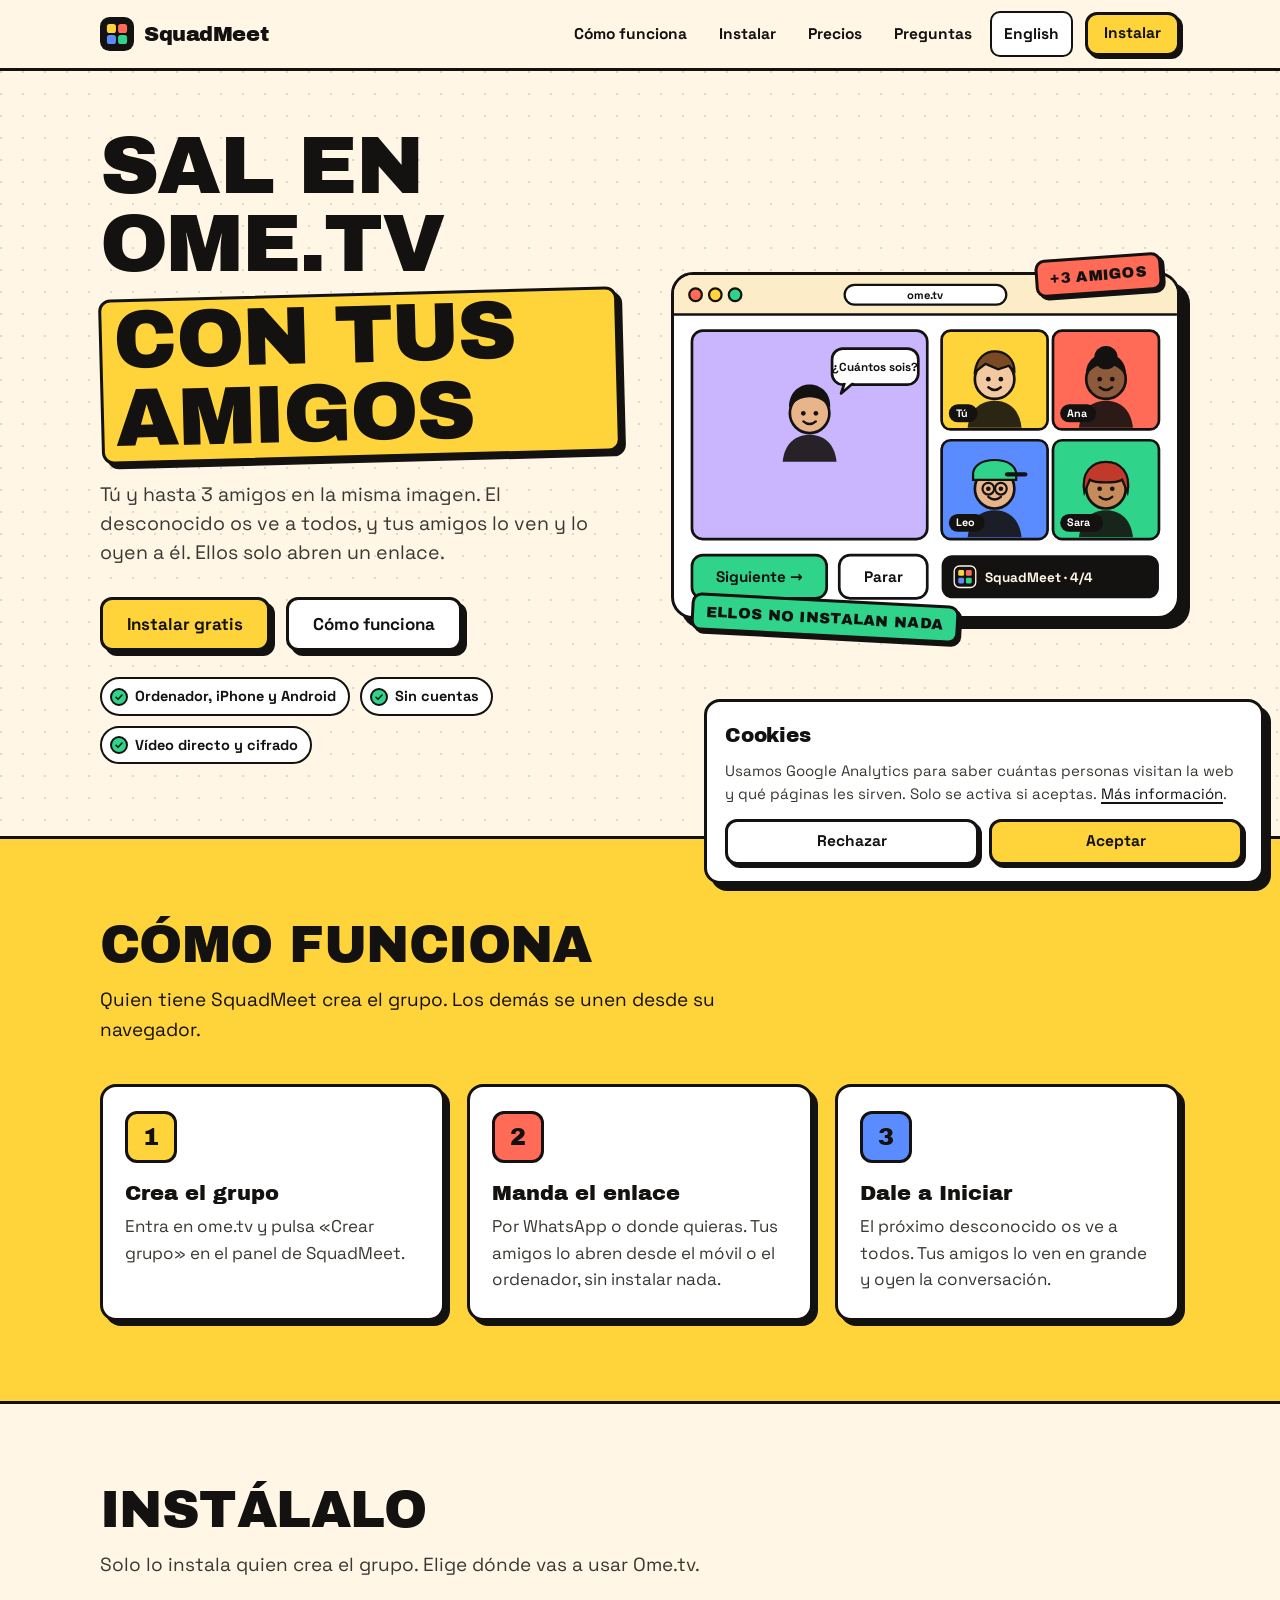
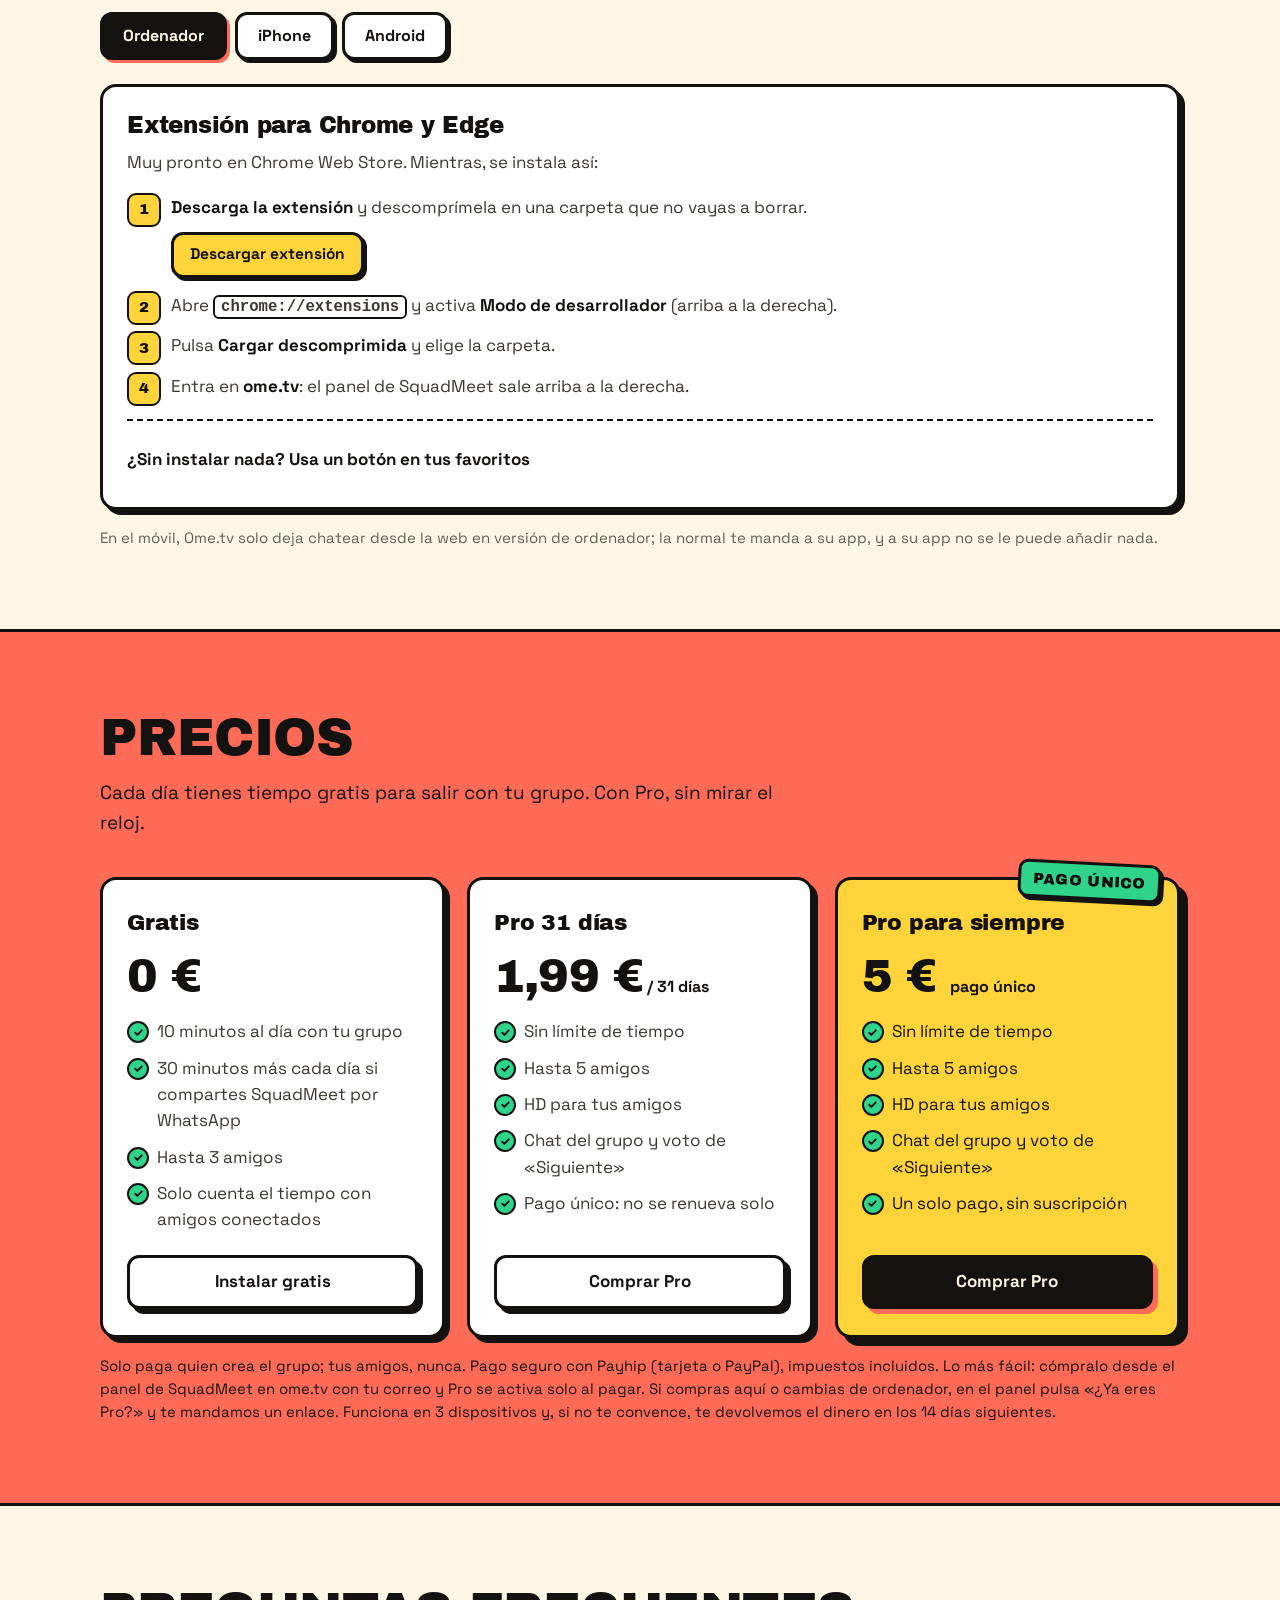
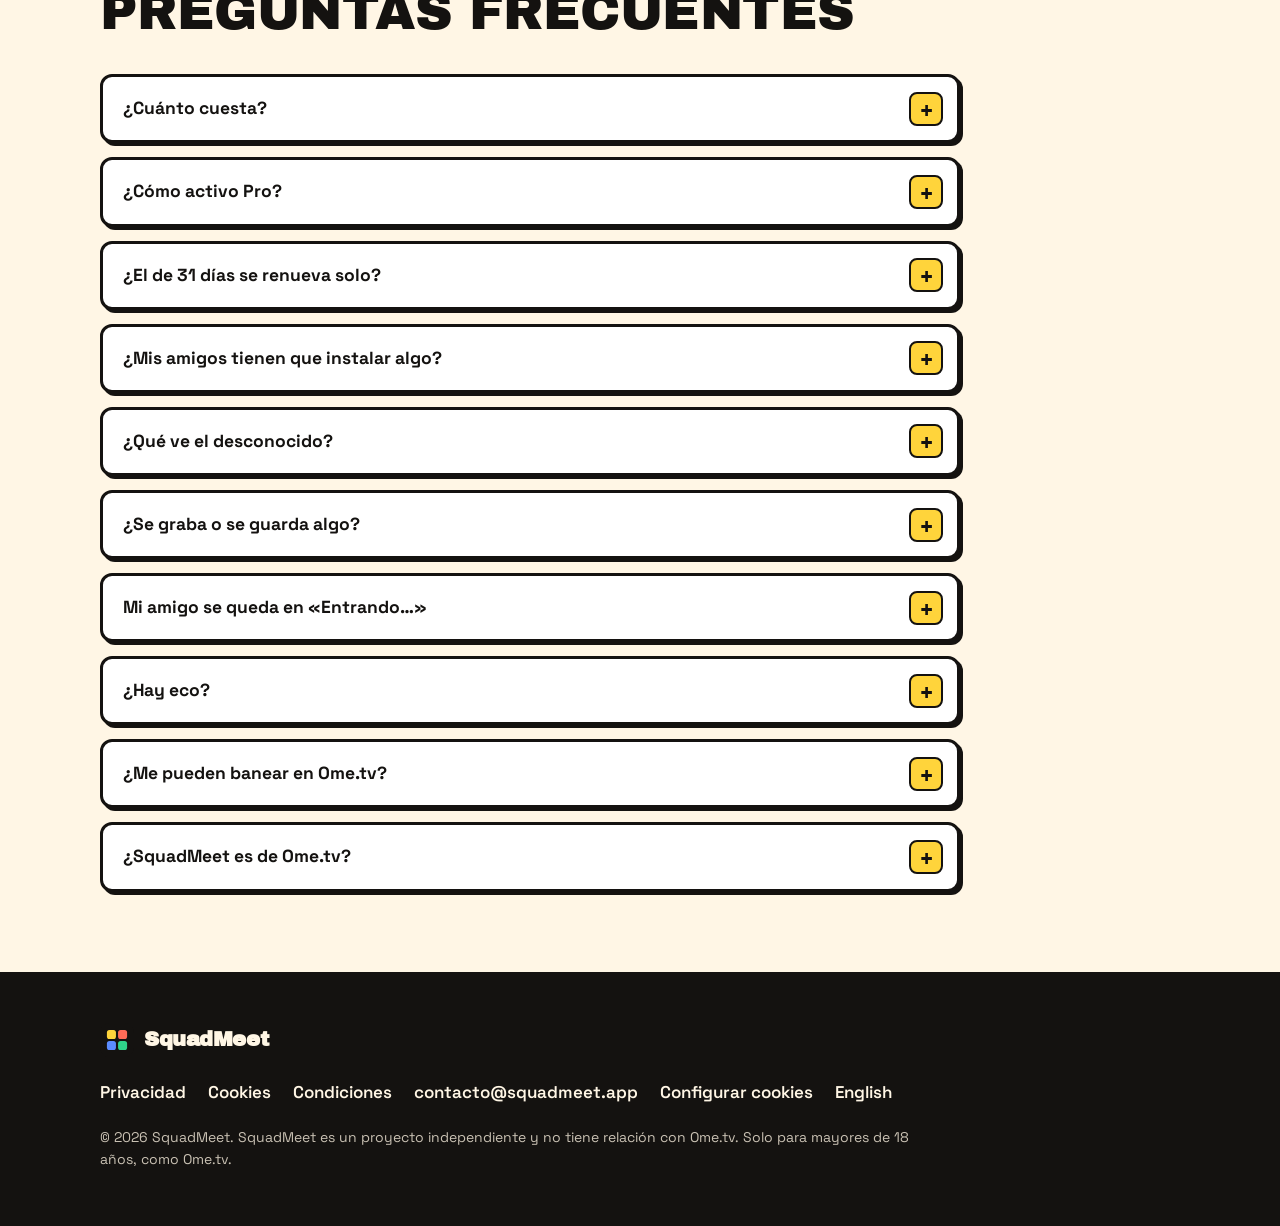
==== commit 4f76328d: "Web de SquadMeet 1.5.0: comprar Pro desde la web Co-Authored-By: Claude Opus 5.5 <noreply@anthropic." ====
--- a/index.html
+++ b/index.html
@@ -25,7 +25,7 @@
 <link rel="apple-touch-icon" href="/icono-180.png">
 <link rel="preload" href="/fuentes/archivo-black.woff2" as="font" type="font/woff2" crossorigin>
 <link rel="preload" href="/fuentes/space-grotesk.woff2" as="font" type="font/woff2" crossorigin>
-<link rel="stylesheet" href="/estilo.css?v=7bb9cd0e68">
+<link rel="stylesheet" href="/estilo.css?v=ebe31d628f">
 <script type="application/ld+json">{"@context":"https://schema.org","@type":"SoftwareApplication","name":"SquadMeet","applicationCategory":"CommunicationApplication","operatingSystem":"Chrome, Edge, Firefox, Android, iOS","offers":[{"@type":"Offer","price":"0","priceCurrency":"EUR","name":"Gratis"},{"@type":"Offer","price":"1.99","priceCurrency":"EUR","name":"Pro 31 días","url":"https://payhip.com/b/p2QYe"},{"@type":"Offer","price":"5.00","priceCurrency":"EUR","name":"Pro para siempre","url":"https://payhip.com/b/df4JA"}],"description":"Tú y tus amigos en la misma imagen. Ellos solo abren un enlace.","url":"https://squadmeet.app/","inLanguage":"es"}</script>
 </head>
 <body>
@@ -169,17 +169,17 @@
           <h3>Pro 31 días</h3>
           <p class="precio">1,99 €<small> / 31 días</small></p>
           <ul><li>Sin límite de tiempo</li><li>Hasta 5 amigos</li><li>HD para tus amigos</li><li>Chat del grupo y voto de «Siguiente»</li><li>Pago único: no se renueva solo</li></ul>
-          <a class="boton  ancho-total" href="https://payhip.com/b/p2QYe" rel="noopener" data-plan>Comprar Pro</a>
+          <a class="boton  ancho-total" href="https://payhip.com/b/p2QYe" target="_blank" rel="noopener" data-plan="pase">Comprar Pro</a>
         </article>
         <article class="plan destacado">
           <span class="pegatina verde" aria-hidden="true">Pago único</span>
           <h3>Pro para siempre</h3>
           <p class="precio">5 € <small>pago único</small></p>
           <ul><li>Sin límite de tiempo</li><li>Hasta 5 amigos</li><li>HD para tus amigos</li><li>Chat del grupo y voto de «Siguiente»</li><li>Un solo pago, sin suscripción</li></ul>
-          <a class="boton oscuro ancho-total" href="https://payhip.com/b/df4JA" rel="noopener" data-plan>Comprar Pro</a>
+          <a class="boton oscuro ancho-total" href="https://payhip.com/b/df4JA" target="_blank" rel="noopener" data-plan="siempre">Comprar Pro</a>
         </article>
       </div>
-      <p class="nota">Solo paga quien crea el grupo; tus amigos, nunca. Pago seguro con Payhip (tarjeta o PayPal), impuestos incluidos. Lo más fácil: cómpralo desde el panel de SquadMeet en ome.tv con tu correo y Pro se activa solo al pagar. También te llega una clave por correo. Funciona en 3 dispositivos y, si no te convence, te devolvemos el dinero en los 14 días siguientes.</p>
+      <p class="nota">Solo paga quien crea el grupo; tus amigos, nunca. Pago seguro con Payhip (tarjeta o PayPal), impuestos incluidos. Lo más fácil: cómpralo desde el panel de SquadMeet en ome.tv con tu correo y Pro se activa solo al pagar. Si compras aquí o cambias de ordenador, en el panel pulsa «¿Ya eres Pro?» y te mandamos un enlace. Funciona en 3 dispositivos y, si no te convence, te devolvemos el dinero en los 14 días siguientes.</p>
     </div>
   </section>
 
@@ -187,7 +187,7 @@
     <div class="ancho">
       <h2>Preguntas frecuentes</h2>
       <div class="preguntas"><details><summary>¿Cuánto cuesta?</summary><p>Cada día tienes 10 minutos gratis con tu grupo, y 30 más si compartes SquadMeet por WhatsApp. Para usarlo sin límite está Pro: 5 € una sola vez, para siempre, o 1,99 € por 31 días. Solo paga quien crea el grupo.</p></details>
-        <details><summary>¿Cómo activo Pro?</summary><p>Solo. En ome.tv, abre el panel de SquadMeet, toca «Sin límite con Pro», escribe tu correo y paga en Payhip con ese mismo correo: al terminar, Pro se activa en ese navegador sin hacer nada más. Si compraste desde la web o lo quieres en otro dispositivo, usa la clave que te llega por correo («Tengo una clave»). Sirve en hasta 3 dispositivos.</p></details>
+        <details><summary>¿Cómo activo Pro?</summary><p>Solo. En ome.tv, abre el panel de SquadMeet, toca «Sin límite con Pro», escribe tu correo y paga en Payhip con ese mismo correo: al terminar, Pro se activa en ese navegador sin hacer nada más. Si compraste desde la web, cambias de ordenador o borras los datos del navegador, pulsa «¿Ya eres Pro?» en el panel, escribe tu correo y abre el enlace que te llega. Sirve en hasta 3 dispositivos.</p></details>
         <details><summary>¿El de 31 días se renueva solo?</summary><p>No. No es una suscripción: pagas 1,99 € una vez y tienes Pro 31 días. Unos días antes de que se acabe, el panel te avisa por si quieres renovarlo; si compras otro, se suman 31 días más.</p></details>
         <details><summary>¿Mis amigos tienen que instalar algo?</summary><p>No. Abren el enlace que les mandas, desde el móvil o el ordenador, y aceptan la cámara y el micrófono.</p></details>
         <details><summary>¿Qué ve el desconocido?</summary><p>Una sola imagen con todos vosotros, repartidos en la pantalla, y oye vuestras voces mezcladas. Tus amigos ven al desconocido en grande y al grupo al lado.</p></details>
@@ -220,6 +220,6 @@
   <div class="botones"><button class="boton pequeno" type="button" data-cookies="no">Rechazar</button><button class="boton primario pequeno" type="button" data-cookies="si">Aceptar</button></div>
 </section>
 <script src="/portada.js?v=e711b489de"></script>
-<script src="/web.js?v=85832eae55"></script>
+<script src="/web.js?v=26992f7edb"></script>
 </body>
 </html>
--- a/estilo.css
+++ b/estilo.css
@@ -257,3 +257,36 @@
 .dibujo text { font-family: var(--texto); }
 .asistente .paso-guia .numero { display: none; }
 .paso-guia .explica { margin: 14px 0 0; font-size: 17.5px; color: var(--tinta-2); }
+
+/* Al volver de pagar en Payhip: cómo activar Pro */
+.dialogo-pro { max-width: 520px; width: calc(100% - 32px); border: var(--borde); border-radius: var(--radio); box-shadow: 8px 8px 0 var(--tinta); background: var(--papel); color: var(--tinta); padding: 26px 24px 22px; }
+.dialogo-pro::backdrop { background: rgba(20, 18, 16, .55); }
+.dialogo-pro h2 { margin: 0 0 14px; font-size: 26px; line-height: 1.1; }
+.dialogo-pro ol { margin: 0; padding-left: 22px; display: grid; gap: 10px; font-size: 17px; line-height: 1.45; }
+.dialogo-pro .consejo { margin: 16px 0 0; font-size: 14.5px; opacity: .75; }
+.dialogo-pro .acciones { display: flex; flex-wrap: wrap; gap: 10px; margin-top: 20px; }
+.dialogo-pro { position: fixed; }
+.dialogo-pro p { margin: 0 0 10px; font-size: 17px; line-height: 1.45; }
+.cerrar-dialogo { position: absolute; top: 10px; right: 12px; width: 40px; height: 40px; border: 0; background: none; font-size: 30px; line-height: 1; cursor: pointer; color: var(--tinta); border-radius: 10px; }
+.cerrar-dialogo:focus-visible { outline: 3px solid var(--azul, #5b8cff); }
+.formulario-pro { display: grid; gap: 8px; margin-top: 4px; }
+.formulario-pro label { font-weight: 800; font-size: 16px; }
+.formulario-pro input { font: 600 18px/1.2 var(--texto); padding: 14px 14px; border: var(--borde); border-radius: var(--radio-s); background: var(--blanco); color: var(--tinta); min-width: 0; }
+.formulario-pro input:focus-visible { outline: 3px solid var(--azul, #5b8cff); outline-offset: 2px; }
+.formulario-pro .ayuda { font-size: 14.5px; opacity: .75; margin: 0 0 6px; }
+.formulario-pro .error { color: #c0392b; font-weight: 700; margin: 0; }
+.girando { display: block; width: 34px; height: 34px; margin: 6px auto 4px; border-radius: 50%; border: 4px solid var(--tinta); border-right-color: transparent; animation: girar-web .9s linear infinite; }
+@keyframes girar-web { to { transform: rotate(1turn); } }
+.listo-pro { text-align: center; }
+.listo-pro .acciones { justify-content: center; }
+.sello-pro { width: 76px; height: 76px; margin: 0 auto 14px; border-radius: 50%; background: var(--verde, #2fd38a); border: var(--borde); box-shadow: 5px 5px 0 var(--tinta); display: grid; place-items: center; }
+.sello-pro svg { width: 40px; height: 40px; fill: none; stroke: var(--tinta); stroke-width: 3.2; stroke-linecap: round; stroke-linejoin: round; }
+@media (prefers-reduced-motion: no-preference) {
+  .sello-pro { animation: sello-web .55s cubic-bezier(.34, 1.56, .64, 1) both; }
+  .sello-pro svg { stroke-dasharray: 24; stroke-dashoffset: 24; animation: trazo-web .35s .3s ease-out forwards; }
+}
+@keyframes sello-web { from { transform: scale(.3) rotate(-12deg); opacity: 0; } }
+@keyframes trazo-web { to { stroke-dashoffset: 0; } }
+@media (prefers-reduced-motion: no-preference) { .dialogo-pro[open] { animation: entra-dialogo .28s cubic-bezier(.34, 1.4, .64, 1); } }
+@keyframes entra-dialogo { from { opacity: 0; transform: translateY(10px) scale(.97); } }
+.dialogo-pro:focus, .dialogo-pro:focus-visible { outline: none; }
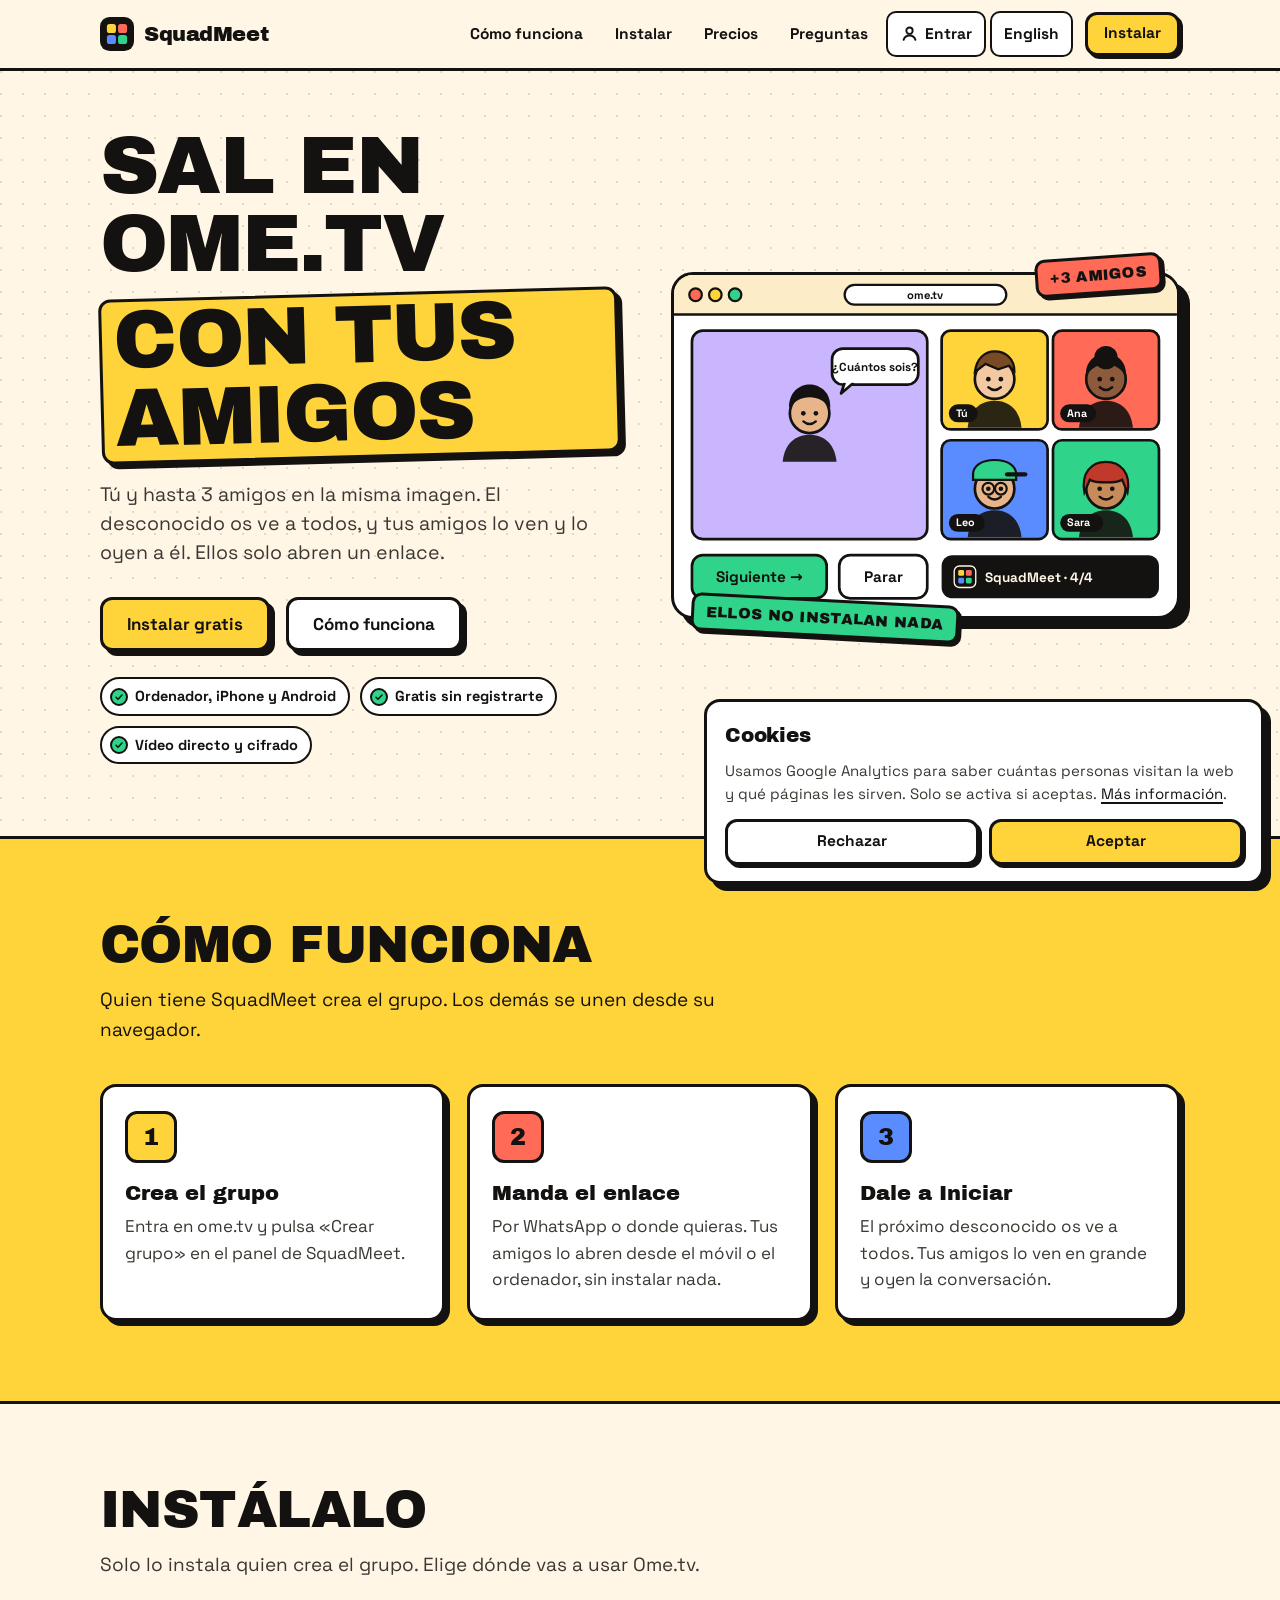
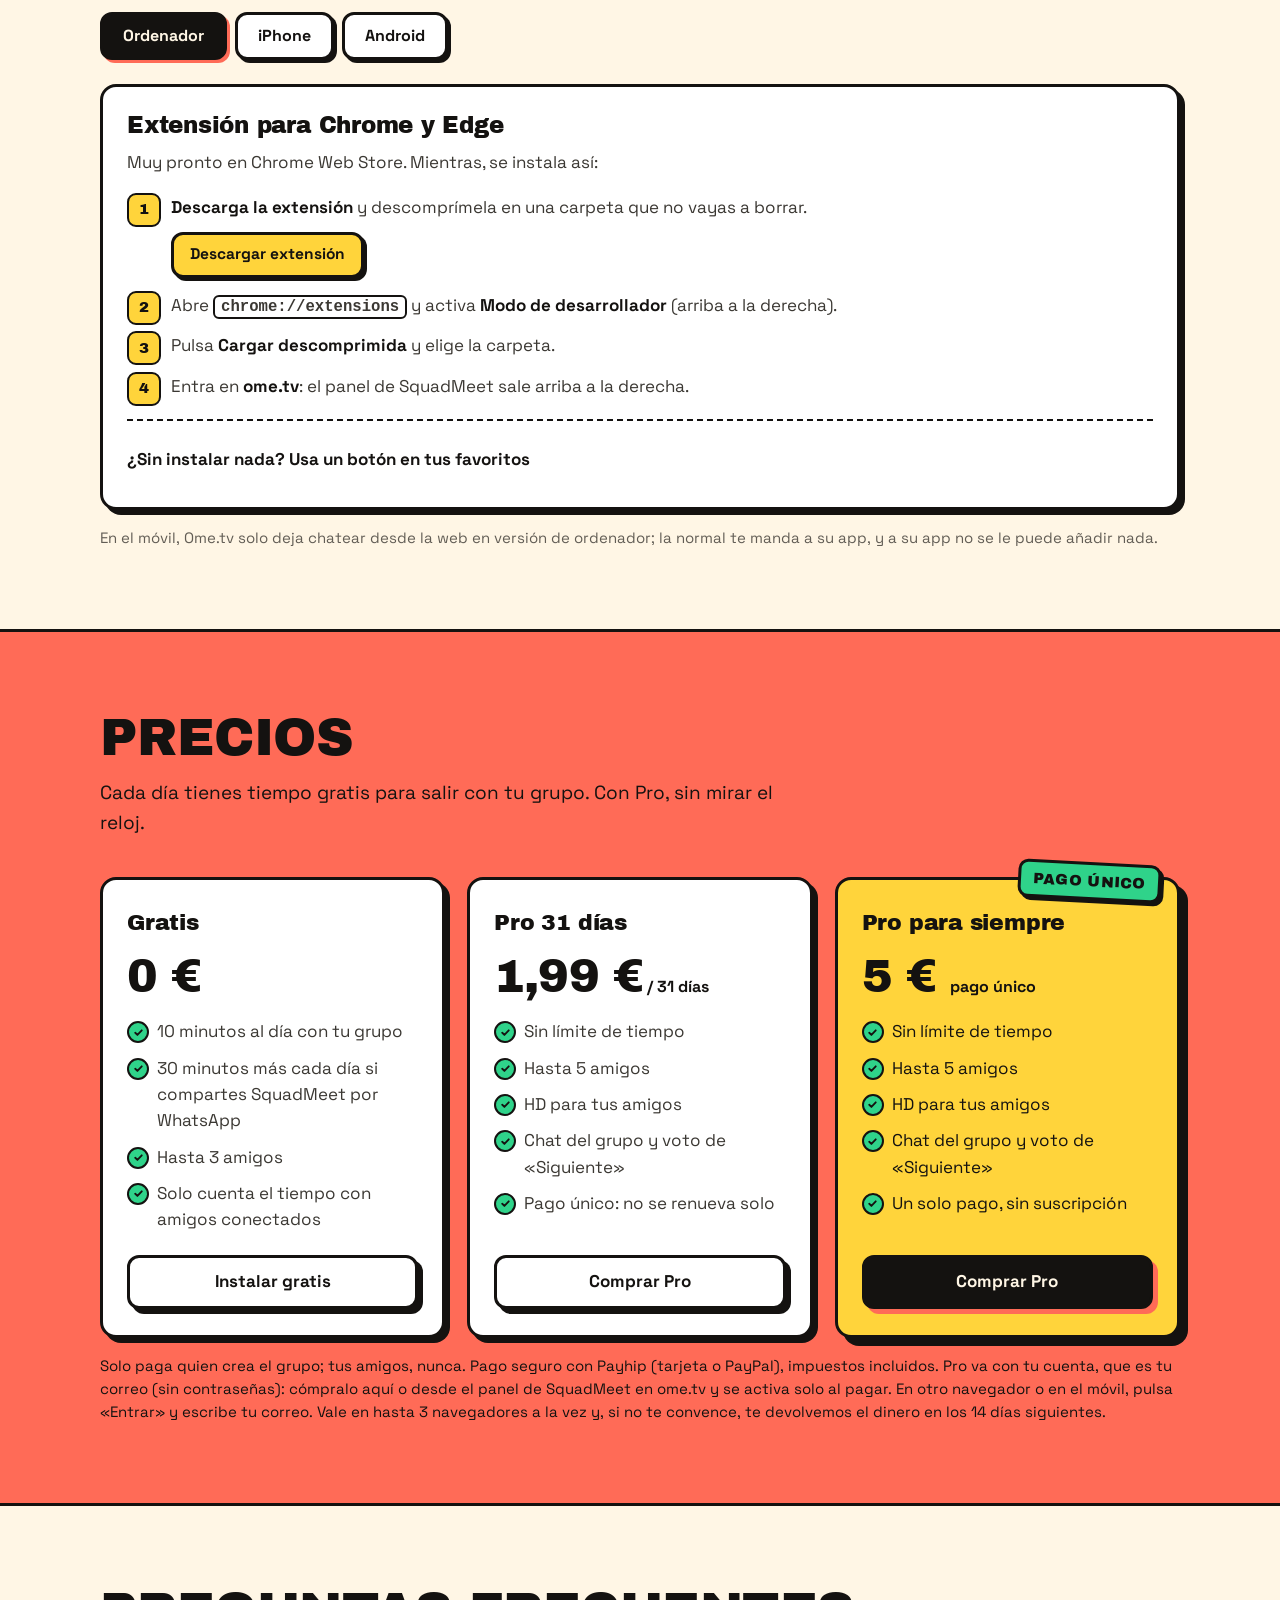
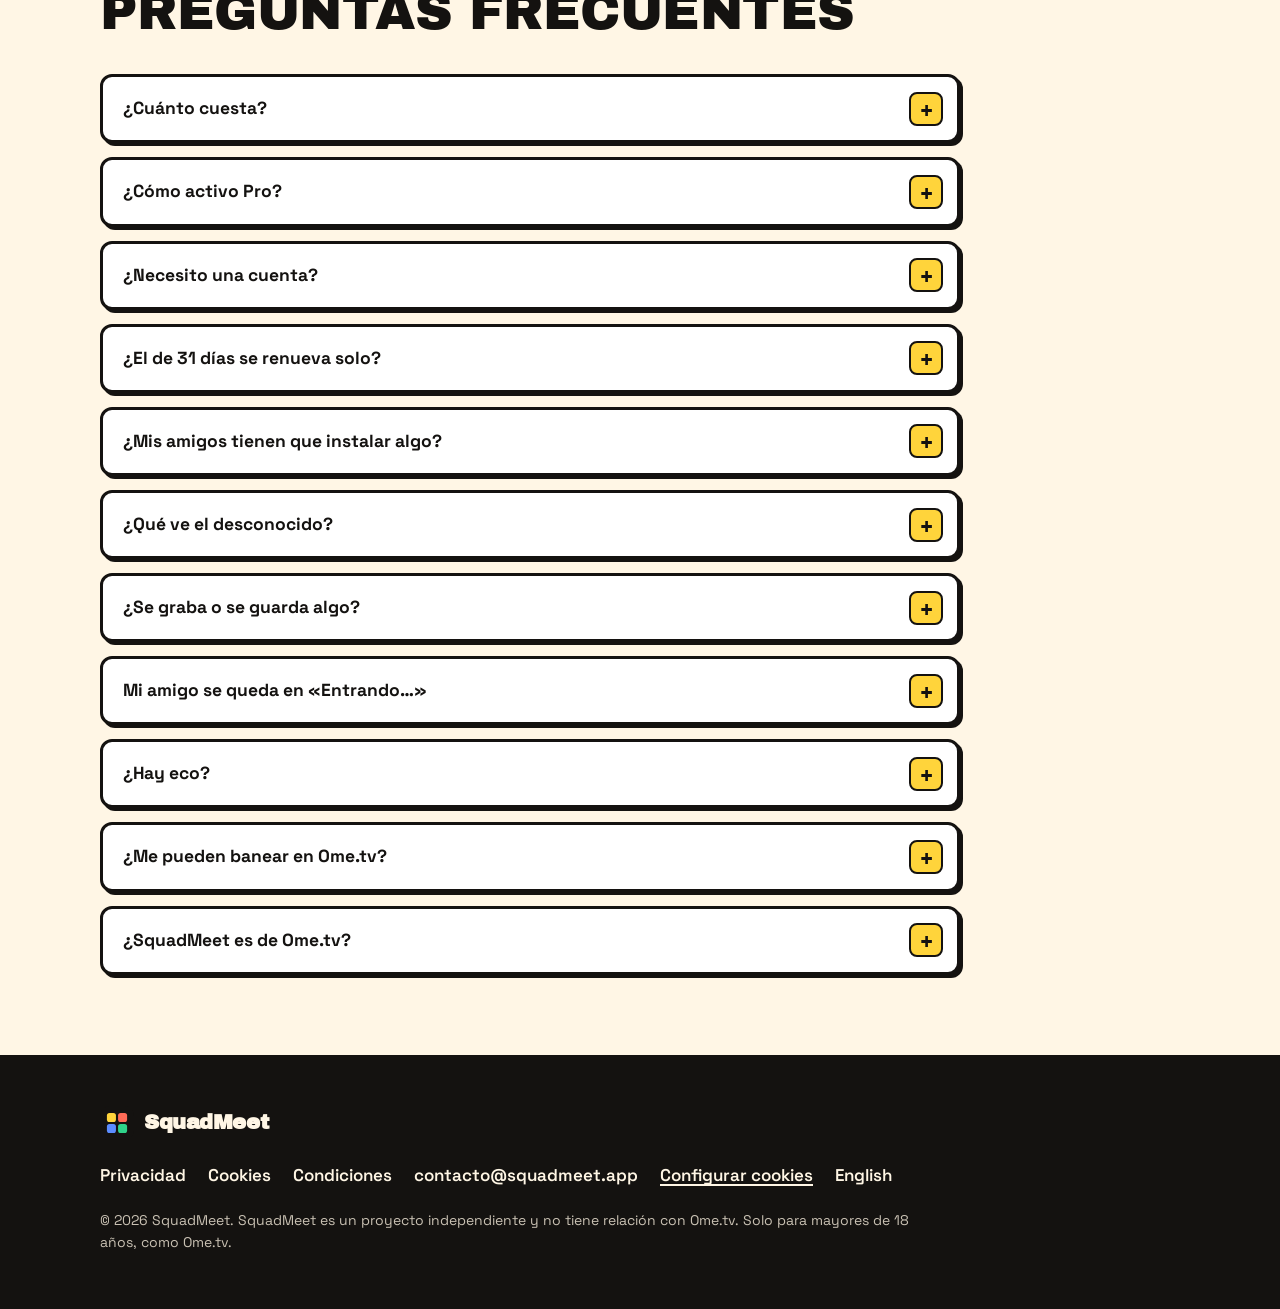
==== commit b0e69d9d: "Web de SquadMeet 1.6.0: cuentas sin contraseñas y «Mi cuenta» Co-Authored-By: Claude Opus 5.5 <norep" ====
--- a/index.html
+++ b/index.html
@@ -25,7 +25,7 @@
 <link rel="apple-touch-icon" href="/icono-180.png">
 <link rel="preload" href="/fuentes/archivo-black.woff2" as="font" type="font/woff2" crossorigin>
 <link rel="preload" href="/fuentes/space-grotesk.woff2" as="font" type="font/woff2" crossorigin>
-<link rel="stylesheet" href="/estilo.css?v=ebe31d628f">
+<link rel="stylesheet" href="/estilo.css?v=49aa5a250b">
 <script type="application/ld+json">{"@context":"https://schema.org","@type":"SoftwareApplication","name":"SquadMeet","applicationCategory":"CommunicationApplication","operatingSystem":"Chrome, Edge, Firefox, Android, iOS","offers":[{"@type":"Offer","price":"0","priceCurrency":"EUR","name":"Gratis"},{"@type":"Offer","price":"1.99","priceCurrency":"EUR","name":"Pro 31 días","url":"https://payhip.com/b/p2QYe"},{"@type":"Offer","price":"5.00","priceCurrency":"EUR","name":"Pro para siempre","url":"https://payhip.com/b/df4JA"}],"description":"Tú y tus amigos en la misma imagen. Ellos solo abren un enlace.","url":"https://squadmeet.app/","inLanguage":"es"}</script>
 </head>
 <body>
@@ -38,6 +38,7 @@
       <a class="seccion" href="#instalar">Instalar</a>
       <a class="seccion" href="#precios">Precios</a>
       <a class="seccion" href="#preguntas">Preguntas</a>
+      <a class="cuenta-nav" href="/cuenta/" data-cuenta-nav><svg viewBox="0 0 24 24" aria-hidden="true"><circle cx="12" cy="8.5" r="4"/><path d="M4.5 20c1.2-3.6 4-5.5 7.5-5.5s6.3 1.9 7.5 5.5"/></svg><span>Entrar</span></a>
       <a class="idioma" href="/en/" hreflang="en" lang="en">English</a>
     </nav>
     <a class="boton primario" href="#instalar" data-cta>Instalar</a>
@@ -54,7 +55,7 @@
           <a class="boton primario" href="#instalar" data-cta>Instalar gratis</a>
           <a class="boton" href="#como">Cómo funciona</a>
         </div>
-        <ul class="garantias"><li><svg viewBox="0 0 24 24" fill="none" stroke="currentColor" stroke-width="3" stroke-linecap="round" stroke-linejoin="round" aria-hidden="true"><path d="m6 12.5 4 4L18 8"/></svg>Ordenador, iPhone y Android</li><li><svg viewBox="0 0 24 24" fill="none" stroke="currentColor" stroke-width="3" stroke-linecap="round" stroke-linejoin="round" aria-hidden="true"><path d="m6 12.5 4 4L18 8"/></svg>Sin cuentas</li><li><svg viewBox="0 0 24 24" fill="none" stroke="currentColor" stroke-width="3" stroke-linecap="round" stroke-linejoin="round" aria-hidden="true"><path d="m6 12.5 4 4L18 8"/></svg>Vídeo directo y cifrado</li></ul>
+        <ul class="garantias"><li><svg viewBox="0 0 24 24" fill="none" stroke="currentColor" stroke-width="3" stroke-linecap="round" stroke-linejoin="round" aria-hidden="true"><path d="m6 12.5 4 4L18 8"/></svg>Ordenador, iPhone y Android</li><li><svg viewBox="0 0 24 24" fill="none" stroke="currentColor" stroke-width="3" stroke-linecap="round" stroke-linejoin="round" aria-hidden="true"><path d="m6 12.5 4 4L18 8"/></svg>Gratis sin registrarte</li><li><svg viewBox="0 0 24 24" fill="none" stroke="currentColor" stroke-width="3" stroke-linecap="round" stroke-linejoin="round" aria-hidden="true"><path d="m6 12.5 4 4L18 8"/></svg>Vídeo directo y cifrado</li></ul>
       </div>
       <div class="escena">
         <svg class="pantalla-ome" viewBox="0 0 560 380" xmlns="http://www.w3.org/2000/svg" role="img" aria-label="Ome.tv con el desconocido a la izquierda y el grupo de cuatro amigos a la derecha, en la misma imagen">
@@ -179,7 +180,7 @@
           <a class="boton oscuro ancho-total" href="https://payhip.com/b/df4JA" target="_blank" rel="noopener" data-plan="siempre">Comprar Pro</a>
         </article>
       </div>
-      <p class="nota">Solo paga quien crea el grupo; tus amigos, nunca. Pago seguro con Payhip (tarjeta o PayPal), impuestos incluidos. Lo más fácil: cómpralo desde el panel de SquadMeet en ome.tv con tu correo y Pro se activa solo al pagar. Si compras aquí o cambias de ordenador, en el panel pulsa «¿Ya eres Pro?» y te mandamos un enlace. Funciona en 3 dispositivos y, si no te convence, te devolvemos el dinero en los 14 días siguientes.</p>
+      <p class="nota">Solo paga quien crea el grupo; tus amigos, nunca. Pago seguro con Payhip (tarjeta o PayPal), impuestos incluidos. Pro va con tu cuenta, que es tu correo (sin contraseñas): cómpralo aquí o desde el panel de SquadMeet en ome.tv y se activa solo al pagar. En otro navegador o en el móvil, pulsa «Entrar» y escribe tu correo. Vale en hasta 3 navegadores a la vez y, si no te convence, te devolvemos el dinero en los 14 días siguientes.</p>
     </div>
   </section>
 
@@ -187,7 +188,8 @@
     <div class="ancho">
       <h2>Preguntas frecuentes</h2>
       <div class="preguntas"><details><summary>¿Cuánto cuesta?</summary><p>Cada día tienes 10 minutos gratis con tu grupo, y 30 más si compartes SquadMeet por WhatsApp. Para usarlo sin límite está Pro: 5 € una sola vez, para siempre, o 1,99 € por 31 días. Solo paga quien crea el grupo.</p></details>
-        <details><summary>¿Cómo activo Pro?</summary><p>Solo. En ome.tv, abre el panel de SquadMeet, toca «Sin límite con Pro», escribe tu correo y paga en Payhip con ese mismo correo: al terminar, Pro se activa en ese navegador sin hacer nada más. Si compraste desde la web, cambias de ordenador o borras los datos del navegador, pulsa «¿Ya eres Pro?» en el panel, escribe tu correo y abre el enlace que te llega. Sirve en hasta 3 dispositivos.</p></details>
+        <details><summary>¿Cómo activo Pro?</summary><p>Solo. Cómpralo aquí o en el panel de SquadMeet en ome.tv («Sin límite con Pro»), escribe tu correo y paga en Payhip con ese mismo correo: al terminar, Pro se activa sin hacer nada más. Ese correo es tu cuenta. En otro ordenador, en el móvil o si borras los datos del navegador, pulsa «Entrar» (en el panel o arriba en esta web), escribe tu correo y el código de 6 cifras que te llega. Vale en hasta 3 navegadores a la vez.</p></details>
+        <details><summary>¿Necesito una cuenta?</summary><p>Para usarlo gratis, no. La cuenta solo sirve para Pro: es tu correo, sin contraseñas, y se crea sola la primera vez que entras o pagas. Desde <a href="/cuenta/">Mi cuenta</a> ves tu plan, los navegadores donde has entrado y puedes cerrar sesión.</p></details>
         <details><summary>¿El de 31 días se renueva solo?</summary><p>No. No es una suscripción: pagas 1,99 € una vez y tienes Pro 31 días. Unos días antes de que se acabe, el panel te avisa por si quieres renovarlo; si compras otro, se suman 31 días más.</p></details>
         <details><summary>¿Mis amigos tienen que instalar algo?</summary><p>No. Abren el enlace que les mandas, desde el móvil o el ordenador, y aceptan la cámara y el micrófono.</p></details>
         <details><summary>¿Qué ve el desconocido?</summary><p>Una sola imagen con todos vosotros, repartidos en la pantalla, y oye vuestras voces mezcladas. Tus amigos ven al desconocido en grande y al grupo al lado.</p></details>
@@ -220,6 +222,6 @@
   <div class="botones"><button class="boton pequeno" type="button" data-cookies="no">Rechazar</button><button class="boton primario pequeno" type="button" data-cookies="si">Aceptar</button></div>
 </section>
 <script src="/portada.js?v=e711b489de"></script>
-<script src="/web.js?v=26992f7edb"></script>
+<script src="/web.js?v=c2a6d0d4ac"></script>
 </body>
 </html>
--- a/estilo.css
+++ b/estilo.css
@@ -290,3 +290,57 @@
 @media (prefers-reduced-motion: no-preference) { .dialogo-pro[open] { animation: entra-dialogo .28s cubic-bezier(.34, 1.4, .64, 1); } }
 @keyframes entra-dialogo { from { opacity: 0; transform: translateY(10px) scale(.97); } }
 .dialogo-pro:focus, .dialogo-pro:focus-visible { outline: none; }
+
+/* ── Cuenta: «Entrar / Mi cuenta» en la cabecera y la página /cuenta/ ─────────────────────────── */
+.cabecera nav .cuenta-nav { display: inline-flex; align-items: center; gap: 6px; border-color: var(--tinta); background: var(--blanco); }
+.cuenta-nav svg { width: 19px; height: 19px; fill: none; stroke: var(--tinta); stroke-width: 2.4; stroke-linecap: round; }
+.cuenta-nav.dentro { background: var(--amarillo); }
+.cuenta-nav.pro::after { content: "PRO"; font: 400 11px/1 var(--titulo); background: var(--tinta); color: var(--amarillo); padding: 3px 5px; border-radius: 6px; }
+@media (max-width: 520px) { .cabecera nav .cuenta-nav span { display: none; } .cabecera nav .cuenta-nav { padding: 9px 10px; } }
+.cuenta { padding: 44px 0 80px; }
+.cuenta .ancho { max-width: 640px; }
+.cuenta h1 { font-size: clamp(34px, 6vw, 50px); line-height: 1; text-transform: uppercase; margin-bottom: 22px; }
+.cuenta-app { display: grid; gap: 18px; }
+.cargando-cuenta { padding: 40px 0; }
+.caja-cuenta { background: var(--blanco); border: var(--borde); border-radius: var(--radio); box-shadow: var(--sombra); padding: 24px 22px; }
+.caja-cuenta.estrecha { max-width: 480px; }
+.caja-cuenta h2 { font-size: 23px; line-height: 1.15; margin: 0 0 10px; }
+.caja-cuenta > p { margin: 0 0 14px; color: var(--tinta-2); }
+.caja-cuenta .consejo { margin: 14px 0 0; font-size: 14.5px; color: var(--tinta-3); }
+.caja-cuenta .consejo a { color: inherit; }
+.caja-cuenta .error, .dialogo-pro .error { color: #c0392b; font-weight: 700; margin: 0; }
+.boton-enlace { appearance: none; background: none; border: 0; padding: 0; font: inherit; font-weight: 700; color: var(--tinta); text-decoration: underline; text-decoration-thickness: 2px; text-underline-offset: 3px; cursor: pointer; }
+.boton-enlace:disabled { color: var(--tinta-3); text-decoration: none; cursor: default; }
+.boton.google { background: var(--blanco); gap: 12px; }
+.boton.google svg { width: 24px; height: 24px; }
+.separador { display: flex; align-items: center; gap: 12px; margin: 18px 0 !important; font-size: 14.5px; color: var(--tinta-3) !important; }
+.separador::before, .separador::after { content: ""; flex: 1; border-top: 2px solid var(--tinta); opacity: .25; }
+.campo-codigo { font: 700 30px/1 ui-monospace, SFMono-Regular, Menlo, Consolas, monospace !important; letter-spacing: .32em; text-align: center; padding: 14px 10px !important; }
+.correo-grande { font-weight: 700; font-size: 19px; color: var(--tinta) !important; overflow-wrap: anywhere; }
+.quien { display: flex; align-items: center; gap: 14px; margin-bottom: 18px; }
+.avatar-cuenta { flex: none; width: 54px; height: 54px; border-radius: 50%; border: var(--borde); background: var(--azul); display: grid; place-items: center; font: 400 24px/1 var(--titulo); color: var(--blanco); }
+.correo-cuenta { margin: 0; font-weight: 700; font-size: 18px; overflow-wrap: anywhere; }
+.plan-cuenta-linea { margin: 4px 0 0; display: flex; flex-wrap: wrap; align-items: center; gap: 8px; color: var(--tinta-2); font-size: 15.5px; }
+.insignia-plan { font: 400 12px/1 var(--titulo); padding: 5px 8px; border-radius: 7px; border: 2px solid var(--tinta); background: var(--papel-2); }
+.insignia-plan.pro { background: var(--tinta); color: var(--amarillo); }
+.ventajas-cuenta { list-style: none; padding: 0; margin: 0 0 16px; display: grid; gap: 6px; }
+.ventajas-cuenta li { display: flex; align-items: center; gap: 8px; font-weight: 600; }
+.ventajas-cuenta svg, .aviso-cuenta .sello-pro svg { width: 20px; height: 20px; fill: none; stroke: var(--tinta); stroke-width: 3.2; stroke-linecap: round; stroke-linejoin: round; flex: none; }
+.ventajas-cuenta svg { background: var(--verde); border-radius: 50%; padding: 3px; border: 2px solid var(--tinta); width: 22px; height: 22px; }
+.planes-cuenta { display: grid; grid-template-columns: 1fr 1fr; gap: 12px; }
+.planes-cuenta .boton { min-height: 58px; padding: 0 12px; font-weight: 600; }
+.planes-cuenta .boton:only-child { grid-column: 1 / -1; }
+@media (max-width: 440px) { .planes-cuenta { grid-template-columns: 1fr; } }
+.navegadores { list-style: none; margin: 0; padding: 0; display: grid; gap: 10px; }
+.navegadores li { display: flex; align-items: center; gap: 12px; padding: 10px 12px; border: 2px solid var(--tinta); border-radius: var(--radio-s); background: var(--papel); }
+.nav-icono svg { width: 26px; height: 26px; fill: none; stroke: var(--tinta); stroke-width: 2; stroke-linecap: round; stroke-linejoin: round; }
+.nav-texto { flex: 1; min-width: 0; display: grid; }
+.nav-texto small { color: var(--tinta-3); font-size: 14px; }
+.salir-cuenta { box-shadow: var(--sombra-s); }
+.aviso-cuenta { display: flex; align-items: center; gap: 16px; background: var(--amarillo); border: var(--borde); border-radius: var(--radio); box-shadow: var(--sombra); padding: 18px 20px; }
+.aviso-cuenta.listo { background: var(--verde); }
+.aviso-cuenta h2 { font-size: 22px; margin: 0 0 4px; }
+.aviso-cuenta p { margin: 0; font-weight: 600; }
+.aviso-cuenta .girando { margin: 0; flex: none; }
+.aviso-cuenta .sello-pro { flex: none; width: 56px; height: 56px; margin: 0; background: var(--blanco); }
+.aviso-cuenta .sello-pro svg { width: 30px; height: 30px; }
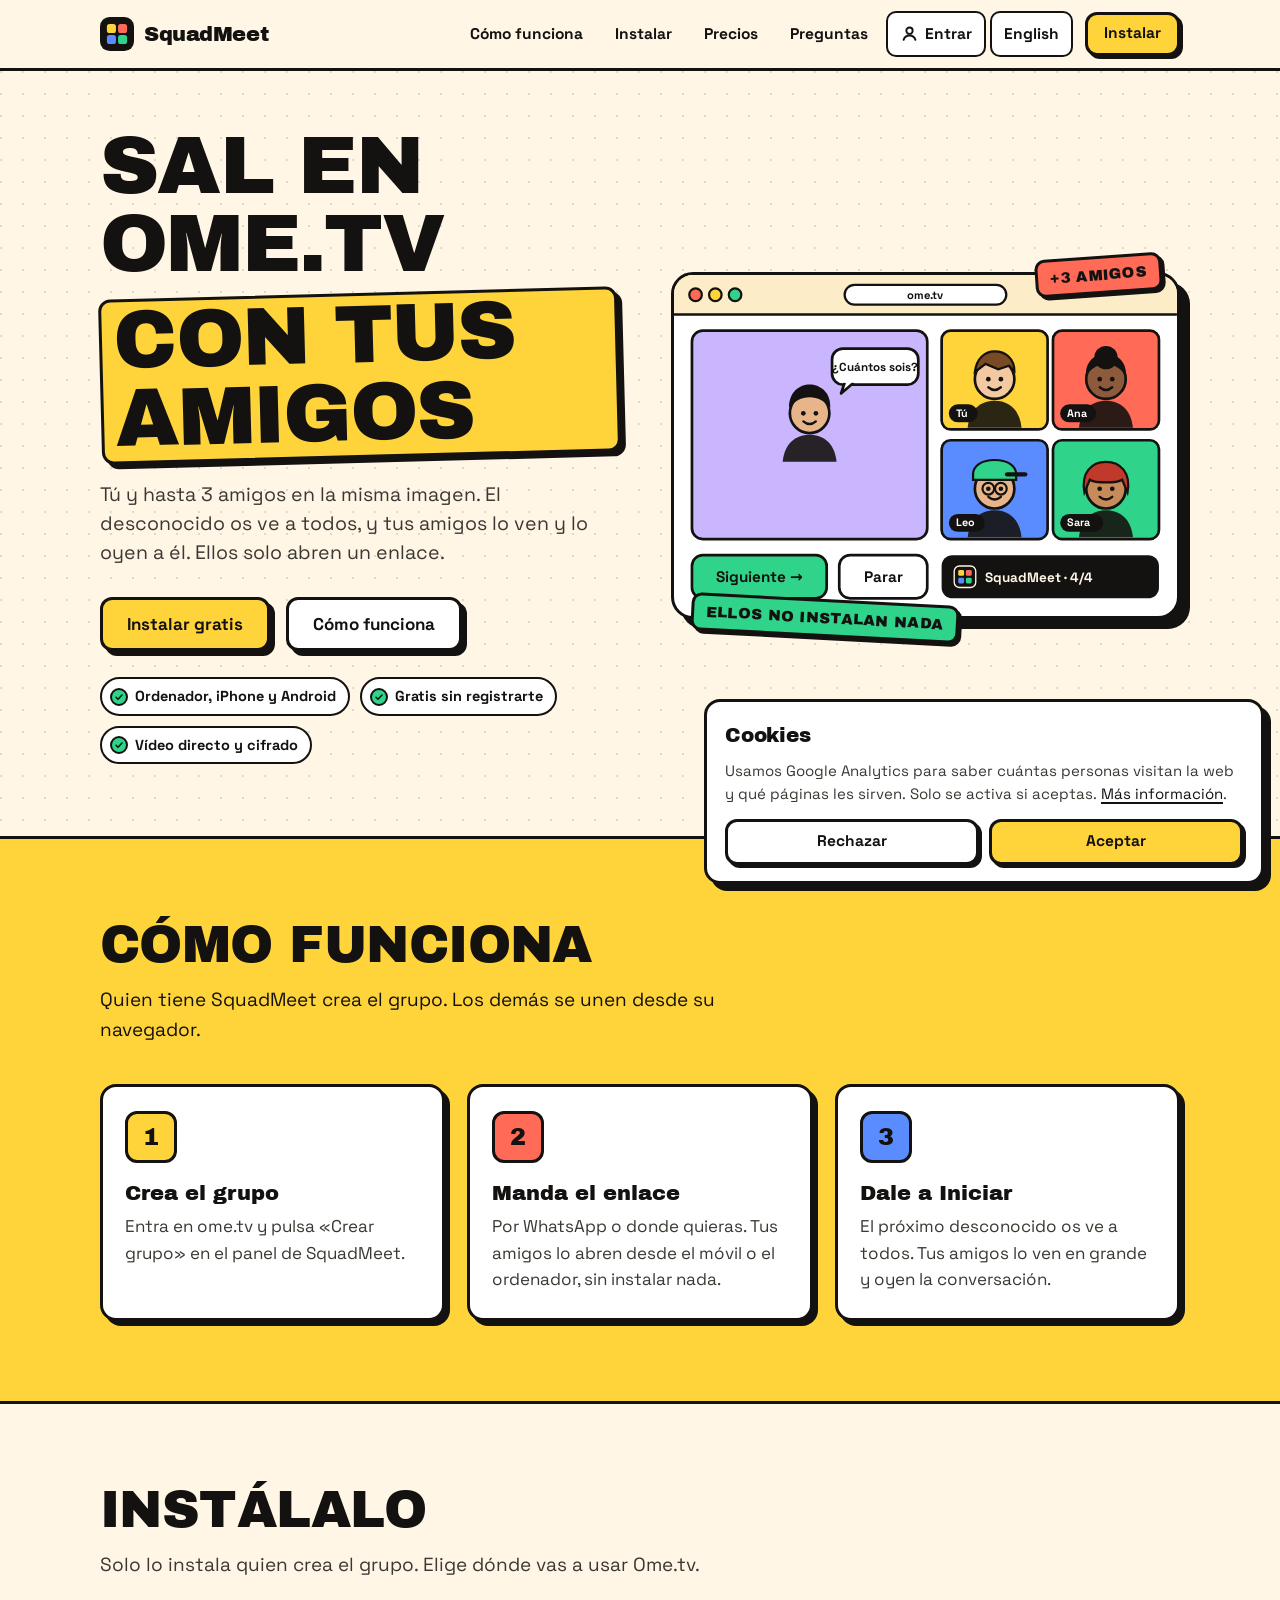
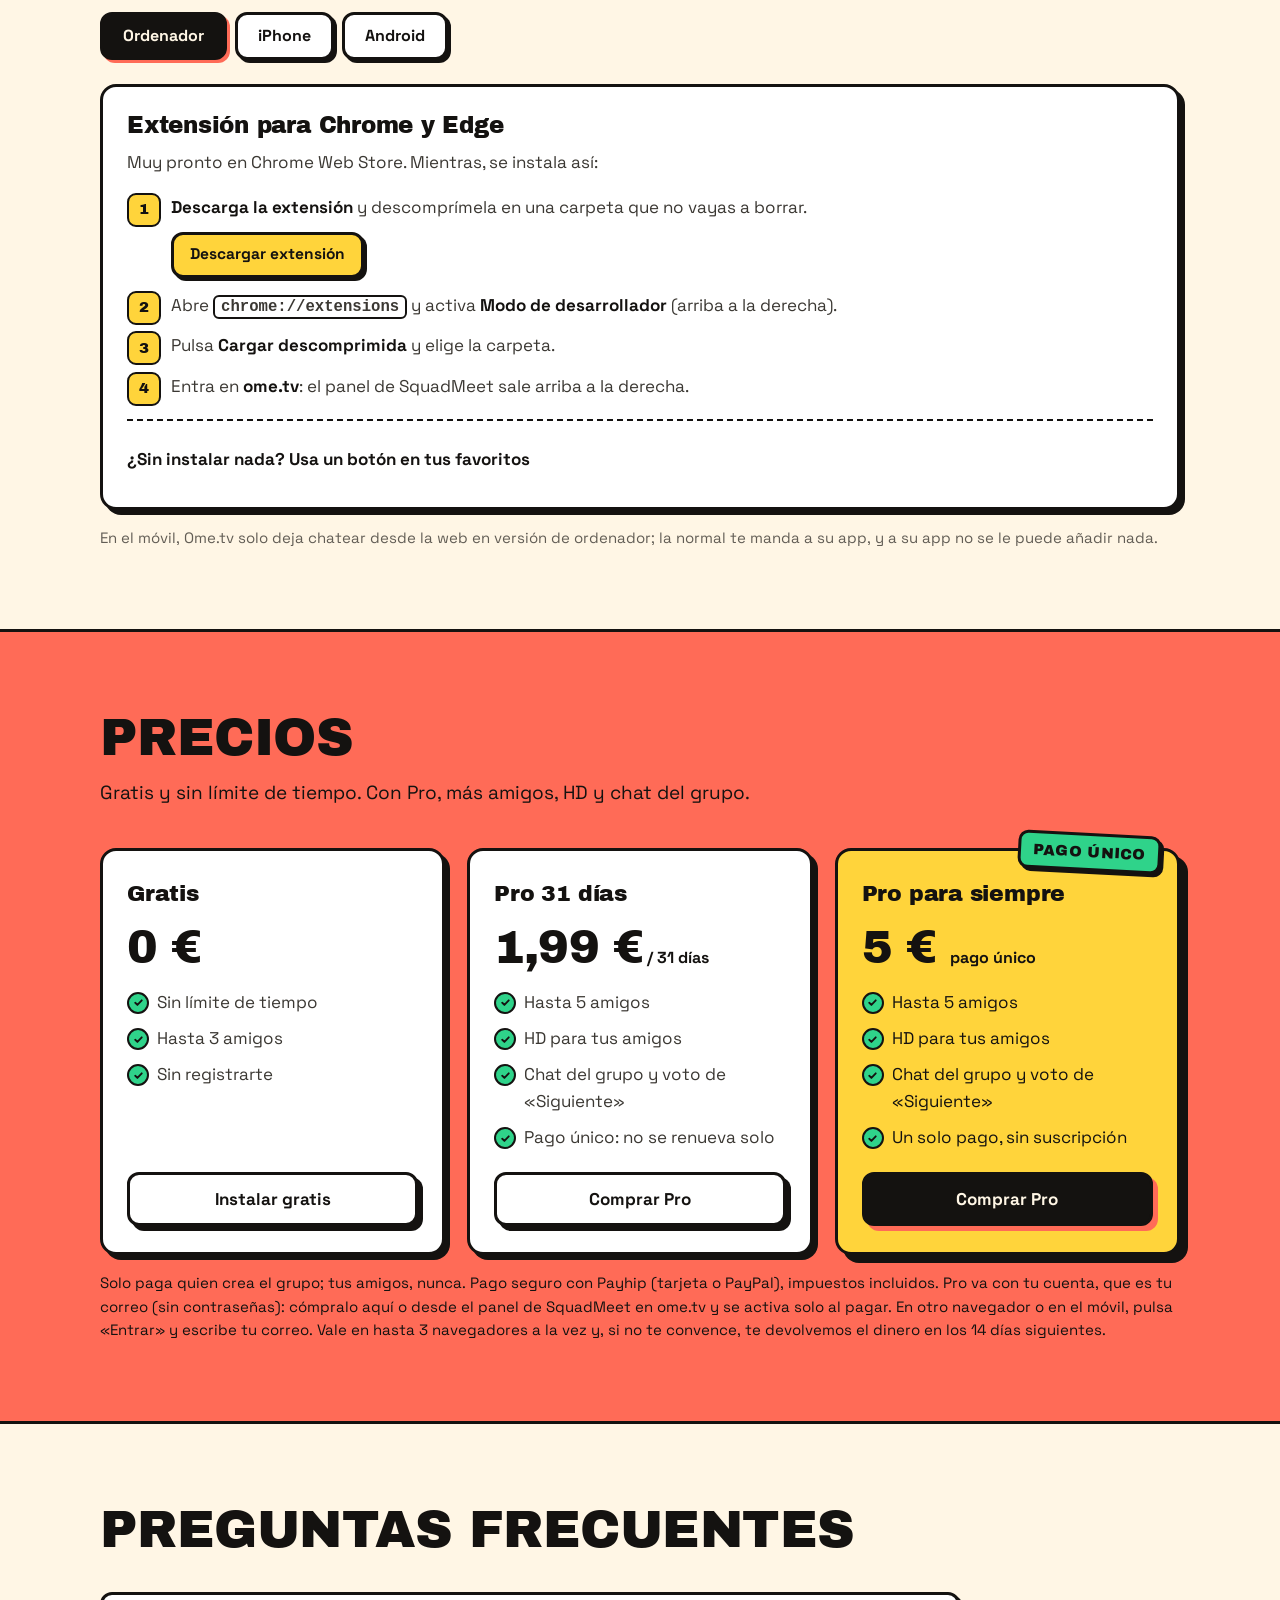
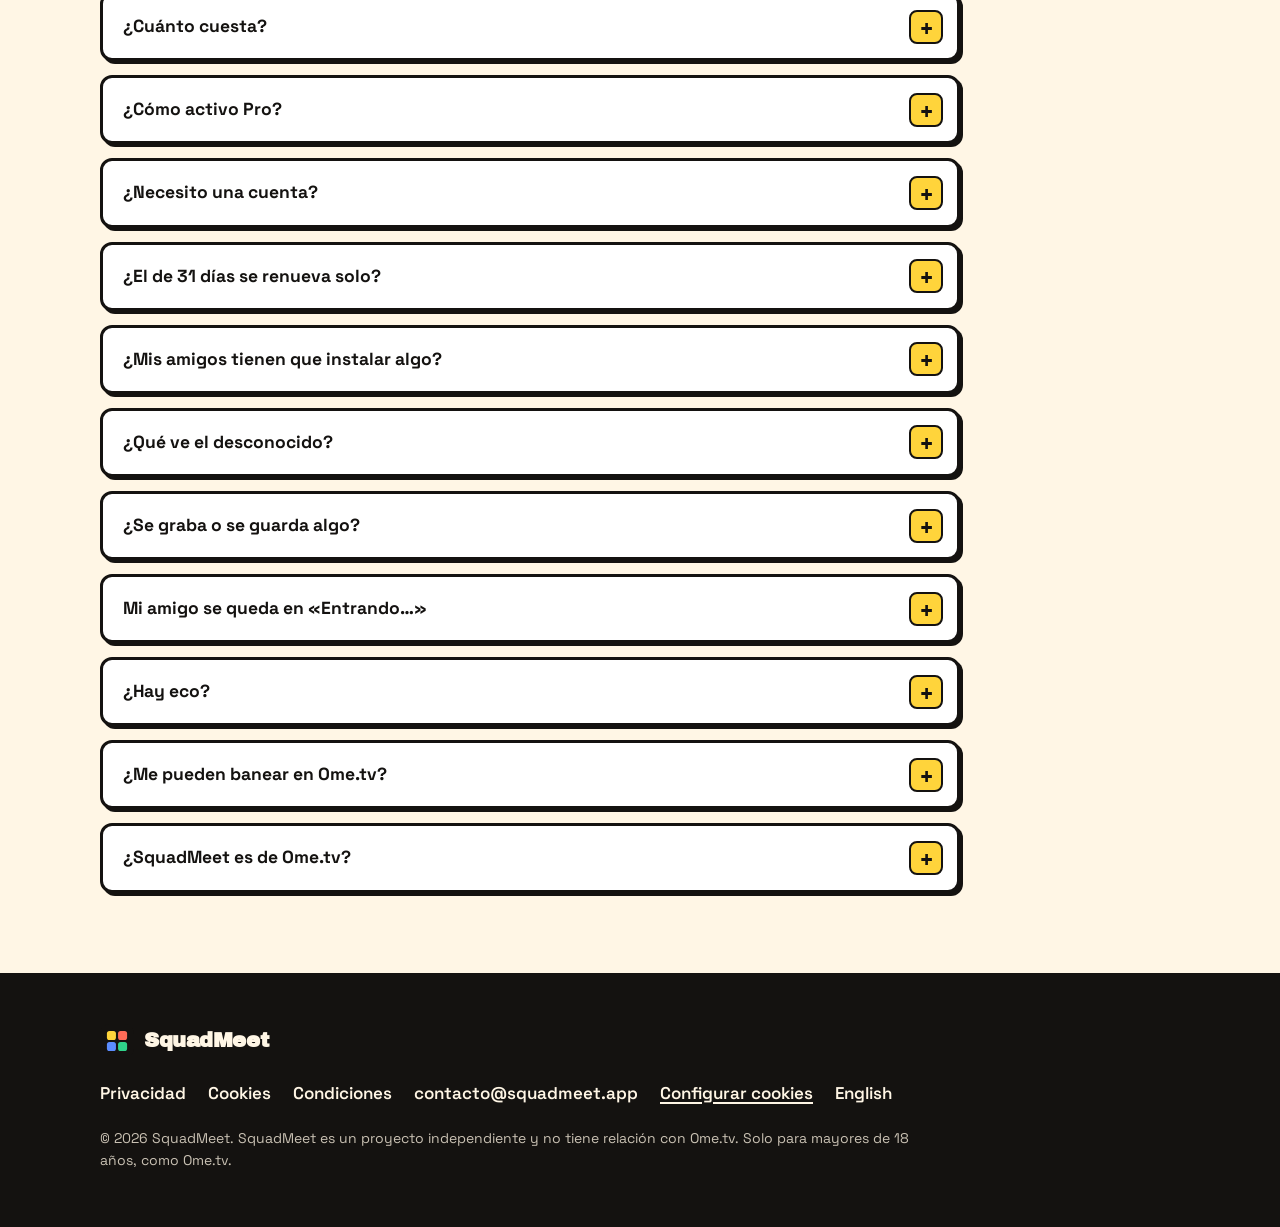
==== commit eedb75d4: "Web 1.6.1: tiempo gratis ilimitado Co-Authored-By: Claude Sonnet 5.5 <noreply@anthropic.com> Claude-" ====
--- a/index.html
+++ b/index.html
@@ -25,7 +25,7 @@
 <link rel="apple-touch-icon" href="/icono-180.png">
 <link rel="preload" href="/fuentes/archivo-black.woff2" as="font" type="font/woff2" crossorigin>
 <link rel="preload" href="/fuentes/space-grotesk.woff2" as="font" type="font/woff2" crossorigin>
-<link rel="stylesheet" href="/estilo.css?v=49aa5a250b">
+<link rel="stylesheet" href="/estilo.css?v=ea98040cda">
 <script type="application/ld+json">{"@context":"https://schema.org","@type":"SoftwareApplication","name":"SquadMeet","applicationCategory":"CommunicationApplication","operatingSystem":"Chrome, Edge, Firefox, Android, iOS","offers":[{"@type":"Offer","price":"0","priceCurrency":"EUR","name":"Gratis"},{"@type":"Offer","price":"1.99","priceCurrency":"EUR","name":"Pro 31 días","url":"https://payhip.com/b/p2QYe"},{"@type":"Offer","price":"5.00","priceCurrency":"EUR","name":"Pro para siempre","url":"https://payhip.com/b/df4JA"}],"description":"Tú y tus amigos en la misma imagen. Ellos solo abren un enlace.","url":"https://squadmeet.app/","inLanguage":"es"}</script>
 </head>
 <body>
@@ -158,25 +158,25 @@
   <section class="bloque coral" id="precios">
     <div class="ancho">
       <h2>Precios</h2>
-      <p class="subtitulo">Cada día tienes tiempo gratis para salir con tu grupo. Con Pro, sin mirar el reloj.</p>
+      <p class="subtitulo">Gratis y sin límite de tiempo. Con Pro, más amigos, HD y chat del grupo.</p>
       <div class="planes">
         <article class="plan">
           <h3>Gratis</h3>
           <p class="precio">0 €</p>
-          <ul><li>10 minutos al día con tu grupo</li><li>30 minutos más cada día si compartes SquadMeet por WhatsApp</li><li>Hasta 3 amigos</li><li>Solo cuenta el tiempo con amigos conectados</li></ul>
+          <ul><li>Sin límite de tiempo</li><li>Hasta 3 amigos</li><li>Sin registrarte</li></ul>
           <a class="boton ancho-total" href="#instalar">Instalar gratis</a>
         </article>
         <article class="plan">
           <h3>Pro 31 días</h3>
           <p class="precio">1,99 €<small> / 31 días</small></p>
-          <ul><li>Sin límite de tiempo</li><li>Hasta 5 amigos</li><li>HD para tus amigos</li><li>Chat del grupo y voto de «Siguiente»</li><li>Pago único: no se renueva solo</li></ul>
+          <ul><li>Hasta 5 amigos</li><li>HD para tus amigos</li><li>Chat del grupo y voto de «Siguiente»</li><li>Pago único: no se renueva solo</li></ul>
           <a class="boton  ancho-total" href="https://payhip.com/b/p2QYe" target="_blank" rel="noopener" data-plan="pase">Comprar Pro</a>
         </article>
         <article class="plan destacado">
           <span class="pegatina verde" aria-hidden="true">Pago único</span>
           <h3>Pro para siempre</h3>
           <p class="precio">5 € <small>pago único</small></p>
-          <ul><li>Sin límite de tiempo</li><li>Hasta 5 amigos</li><li>HD para tus amigos</li><li>Chat del grupo y voto de «Siguiente»</li><li>Un solo pago, sin suscripción</li></ul>
+          <ul><li>Hasta 5 amigos</li><li>HD para tus amigos</li><li>Chat del grupo y voto de «Siguiente»</li><li>Un solo pago, sin suscripción</li></ul>
           <a class="boton oscuro ancho-total" href="https://payhip.com/b/df4JA" target="_blank" rel="noopener" data-plan="siempre">Comprar Pro</a>
         </article>
       </div>
@@ -187,13 +187,13 @@
   <section class="bloque" id="preguntas">
     <div class="ancho">
       <h2>Preguntas frecuentes</h2>
-      <div class="preguntas"><details><summary>¿Cuánto cuesta?</summary><p>Cada día tienes 10 minutos gratis con tu grupo, y 30 más si compartes SquadMeet por WhatsApp. Para usarlo sin límite está Pro: 5 € una sola vez, para siempre, o 1,99 € por 31 días. Solo paga quien crea el grupo.</p></details>
-        <details><summary>¿Cómo activo Pro?</summary><p>Solo. Cómpralo aquí o en el panel de SquadMeet en ome.tv («Sin límite con Pro»), escribe tu correo y paga en Payhip con ese mismo correo: al terminar, Pro se activa sin hacer nada más. Ese correo es tu cuenta. En otro ordenador, en el móvil o si borras los datos del navegador, pulsa «Entrar» (en el panel o arriba en esta web), escribe tu correo y el código de 6 cifras que te llega. Vale en hasta 3 navegadores a la vez.</p></details>
+      <div class="preguntas"><details><summary>¿Cuánto cuesta?</summary><p>Usarlo es gratis y sin límite de tiempo, con hasta 3 amigos. Si quieres más, está Pro (hasta 5 amigos, HD para tus amigos y chat del grupo): 5 € una sola vez, para siempre, o 1,99 € por 31 días. Solo paga quien crea el grupo.</p></details>
+        <details><summary>¿Cómo activo Pro?</summary><p>Solo. Cómpralo aquí o en el panel de SquadMeet en ome.tv («Hazte Pro»), escribe tu correo y paga en Payhip con ese mismo correo: al terminar, Pro se activa sin hacer nada más. Ese correo es tu cuenta. En otro ordenador, en el móvil o si borras los datos del navegador, pulsa «Entrar» (en el panel o arriba en esta web), escribe tu correo y el código de 6 cifras que te llega. Vale en hasta 3 navegadores a la vez.</p></details>
         <details><summary>¿Necesito una cuenta?</summary><p>Para usarlo gratis, no. La cuenta solo sirve para Pro: es tu correo, sin contraseñas, y se crea sola la primera vez que entras o pagas. Desde <a href="/cuenta/">Mi cuenta</a> ves tu plan, los navegadores donde has entrado y puedes cerrar sesión.</p></details>
         <details><summary>¿El de 31 días se renueva solo?</summary><p>No. No es una suscripción: pagas 1,99 € una vez y tienes Pro 31 días. Unos días antes de que se acabe, el panel te avisa por si quieres renovarlo; si compras otro, se suman 31 días más.</p></details>
         <details><summary>¿Mis amigos tienen que instalar algo?</summary><p>No. Abren el enlace que les mandas, desde el móvil o el ordenador, y aceptan la cámara y el micrófono.</p></details>
         <details><summary>¿Qué ve el desconocido?</summary><p>Una sola imagen con todos vosotros, repartidos en la pantalla, y oye vuestras voces mezcladas. Tus amigos ven al desconocido en grande y al grupo al lado.</p></details>
-        <details><summary>¿Se graba o se guarda algo?</summary><p>No. El vídeo y el audio van directamente entre vuestros navegadores, cifrados. Nuestro servidor solo ayuda a que se encuentren y lleva la cuenta de los minutos gratis. Lo tienes todo en la <a href="/privacidad/">política de privacidad</a>.</p></details>
+        <details><summary>¿Se graba o se guarda algo?</summary><p>No. El vídeo y el audio van directamente entre vuestros navegadores, cifrados. Nuestro servidor solo ayuda a que se encuentren (y guarda tu cuenta, si tienes una). Lo tienes todo en la <a href="/privacidad/">política de privacidad</a>.</p></details>
         <details><summary>Mi amigo se queda en «Entrando…»</summary><p>Suele ser la red: algunas redes de datos móviles no dejan la conexión directa. Que pruebe con wifi, o que cierre la página y vuelva a abrir el enlace.</p></details>
         <details><summary>¿Hay eco?</summary><p>Si alguien tiene los altavoces muy altos, sí. Lo mejor es que todos uséis auriculares.</p></details>
         <details><summary>¿Me pueden banear en Ome.tv?</summary><p>Puede pasar. Las normas de Ome.tv no permiten complementos que cambien cómo funciona su web, y SquadMeet cambia el vídeo que envías por el del grupo. Úsalo bajo tu responsabilidad y respeta siempre sus normas.</p></details>
@@ -222,6 +222,6 @@
   <div class="botones"><button class="boton pequeno" type="button" data-cookies="no">Rechazar</button><button class="boton primario pequeno" type="button" data-cookies="si">Aceptar</button></div>
 </section>
 <script src="/portada.js?v=e711b489de"></script>
-<script src="/web.js?v=c2a6d0d4ac"></script>
+<script src="/web.js?v=d17b0cf95b"></script>
 </body>
 </html>
--- a/estilo.css
+++ b/estilo.css
@@ -344,3 +344,8 @@
 .aviso-cuenta .girando { margin: 0; flex: none; }
 .aviso-cuenta .sello-pro { flex: none; width: 56px; height: 56px; margin: 0; background: var(--blanco); }
 .aviso-cuenta .sello-pro svg { width: 30px; height: 30px; }
+.aviso-cuenta.duda { background: var(--papel-2); }
+.aviso-cuenta .acciones { display: flex; flex-wrap: wrap; gap: 10px; margin-top: 12px; }
+.clave-cuenta { margin-top: 14px; }
+.clave-cuenta summary { cursor: pointer; font-weight: 700; font-size: 15px; text-decoration: underline; text-underline-offset: 3px; }
+.clave-cuenta form { margin-top: 10px; }
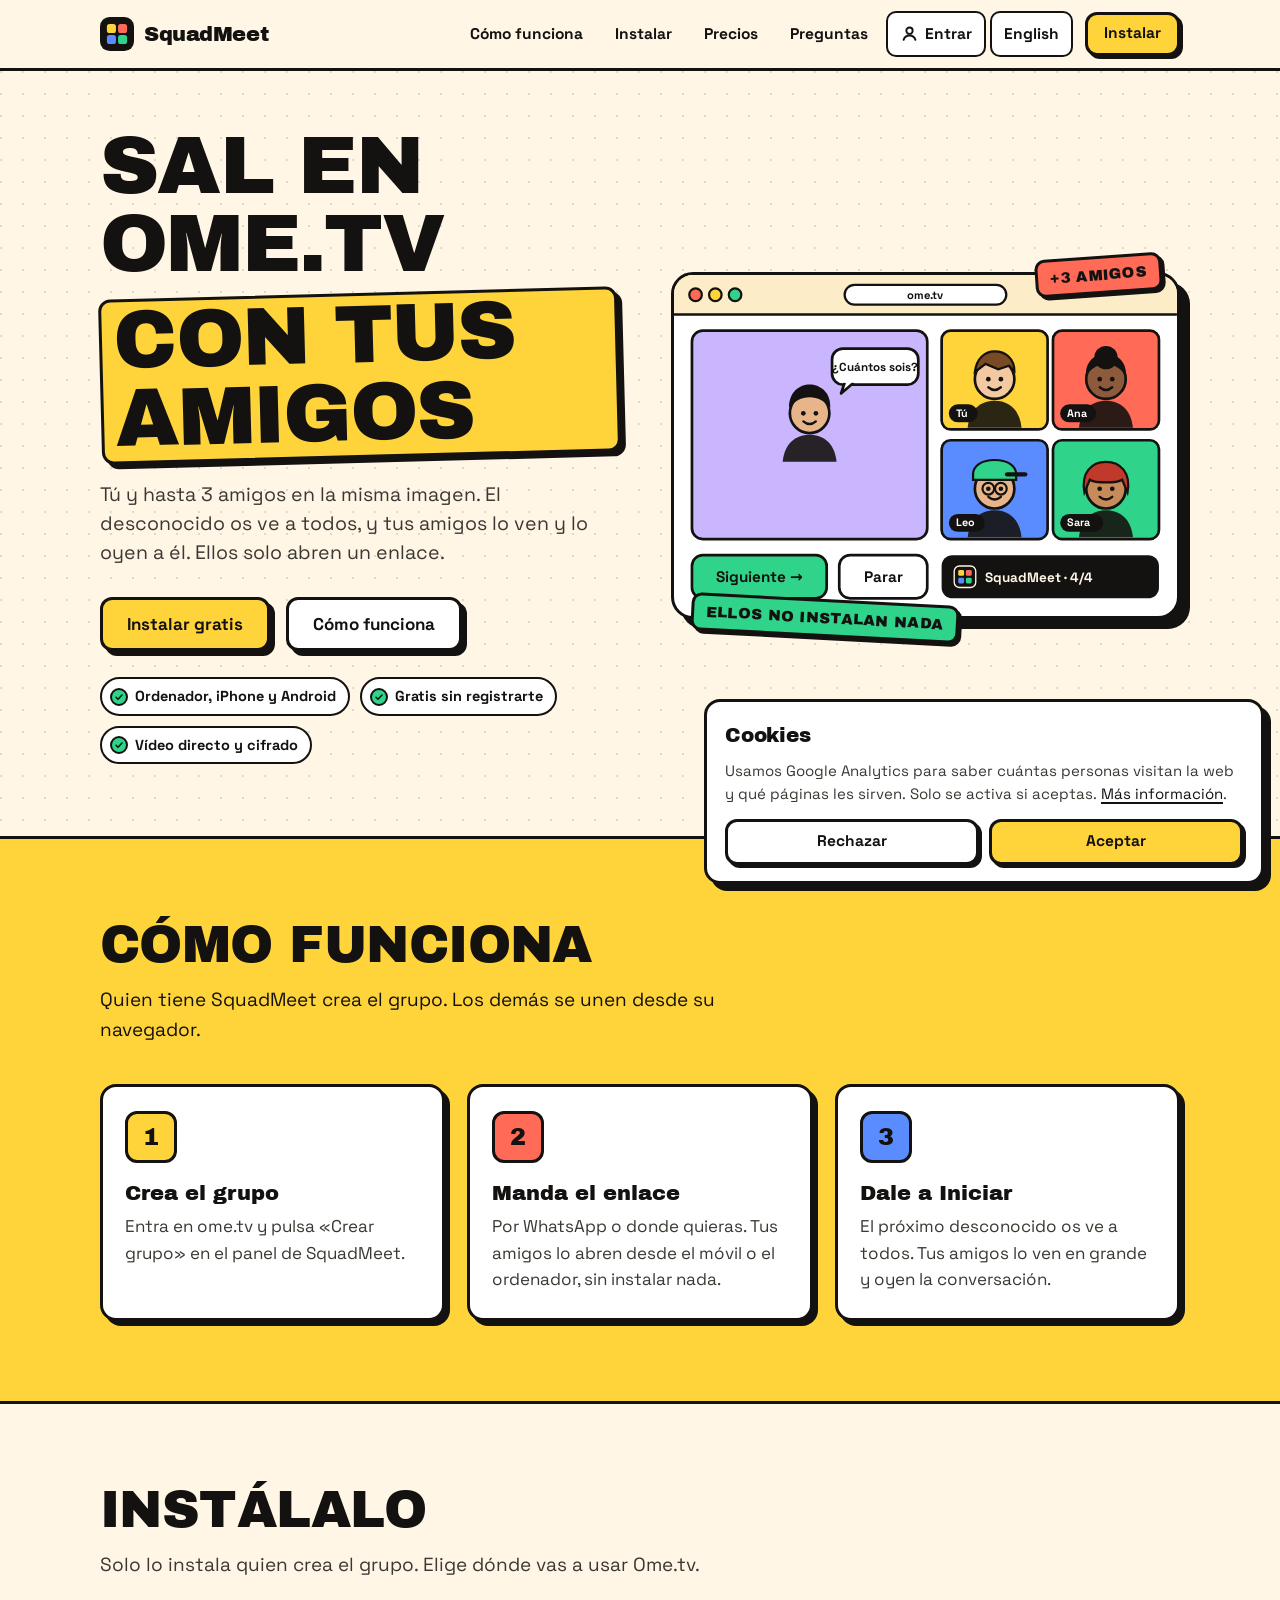
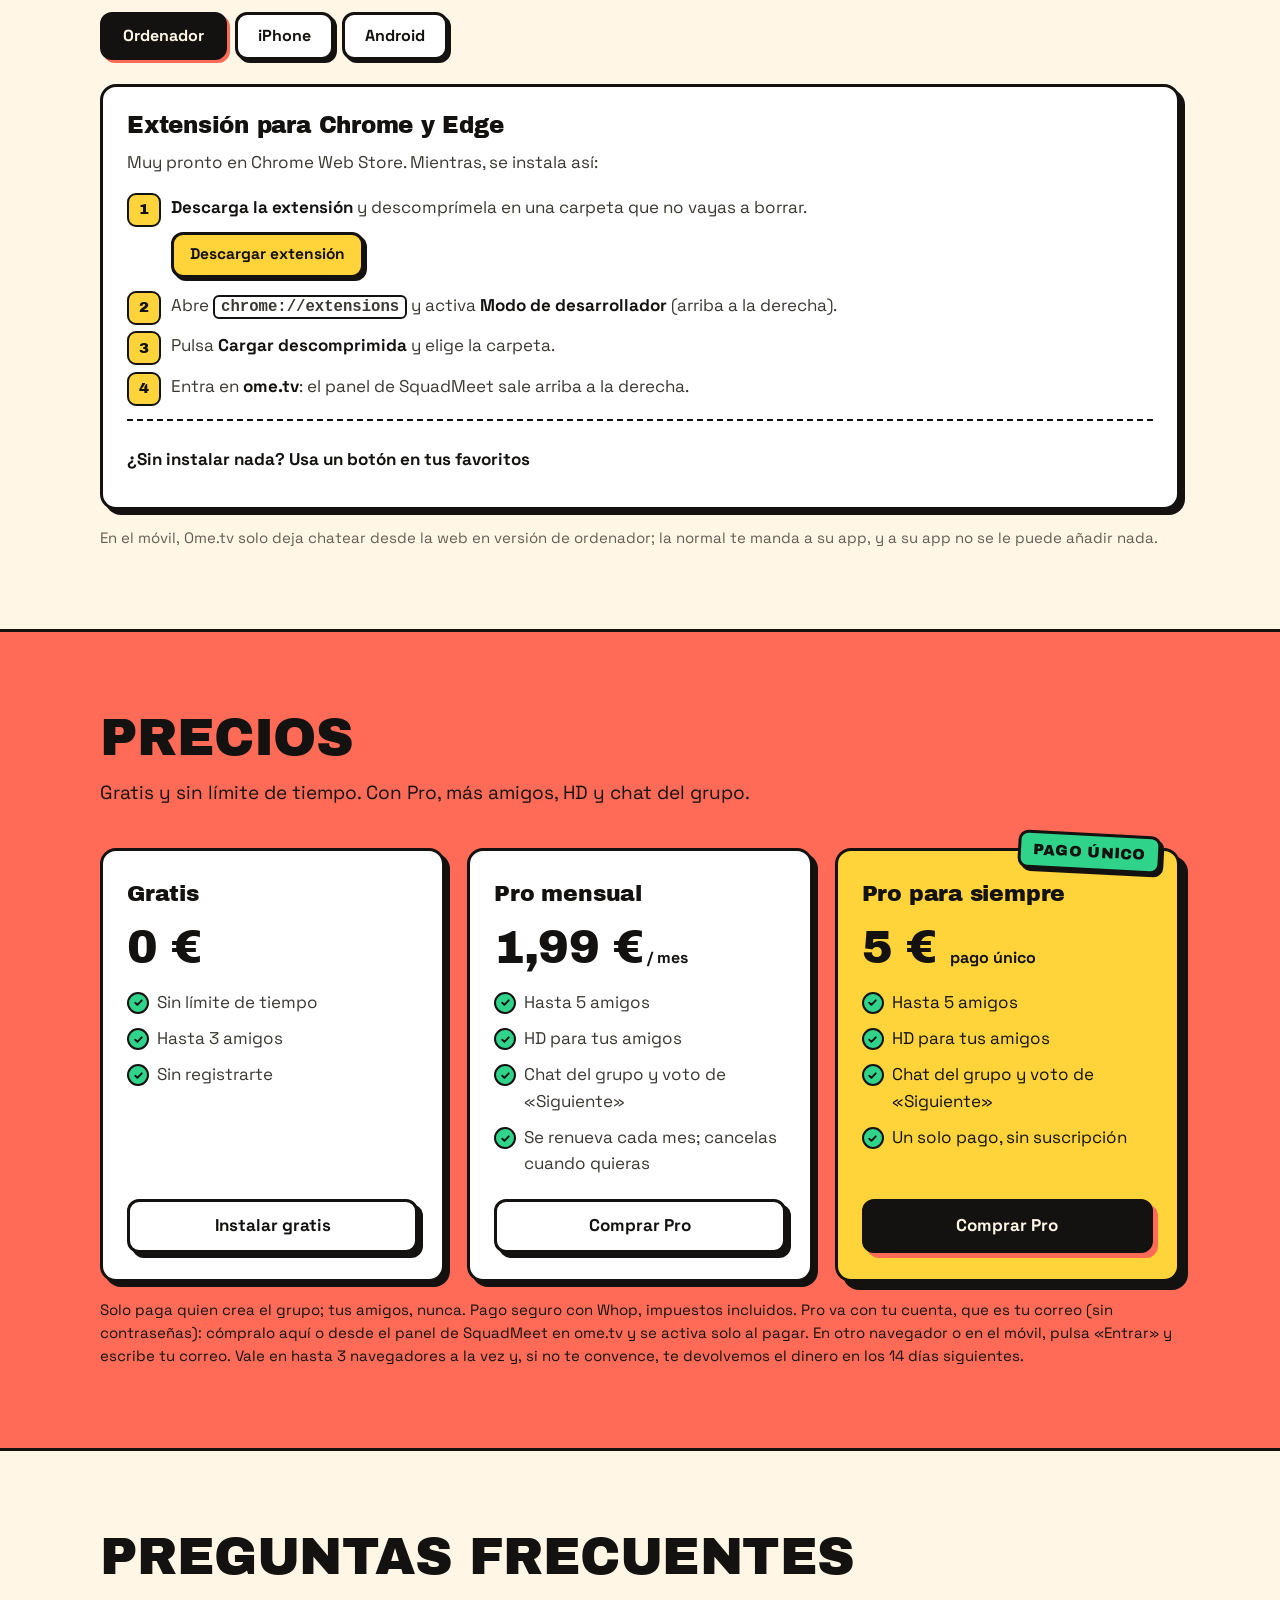
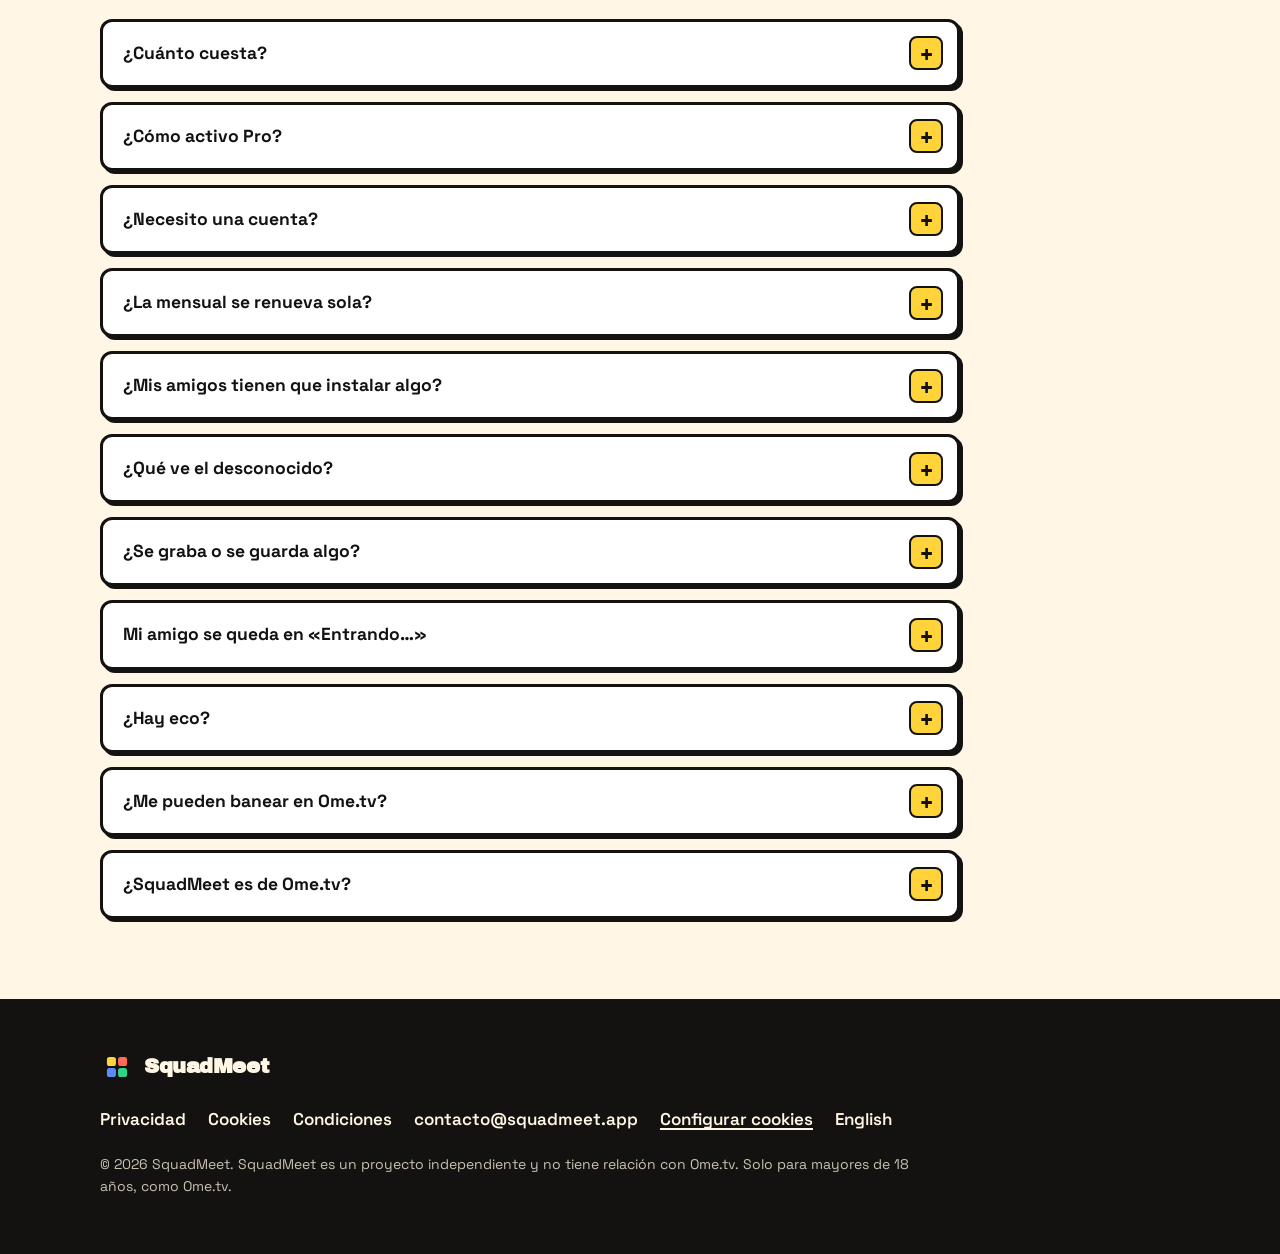
==== commit da33731a: "Web 1.7.0: cobro con Whop (5 € para siempre y 1,99 € al mes), Mi cuenta con gestión de la suscripció" ====
--- a/index.html
+++ b/index.html
@@ -25,8 +25,8 @@
 <link rel="apple-touch-icon" href="/icono-180.png">
 <link rel="preload" href="/fuentes/archivo-black.woff2" as="font" type="font/woff2" crossorigin>
 <link rel="preload" href="/fuentes/space-grotesk.woff2" as="font" type="font/woff2" crossorigin>
-<link rel="stylesheet" href="/estilo.css?v=ea98040cda">
-<script type="application/ld+json">{"@context":"https://schema.org","@type":"SoftwareApplication","name":"SquadMeet","applicationCategory":"CommunicationApplication","operatingSystem":"Chrome, Edge, Firefox, Android, iOS","offers":[{"@type":"Offer","price":"0","priceCurrency":"EUR","name":"Gratis"},{"@type":"Offer","price":"1.99","priceCurrency":"EUR","name":"Pro 31 días","url":"https://payhip.com/b/p2QYe"},{"@type":"Offer","price":"5.00","priceCurrency":"EUR","name":"Pro para siempre","url":"https://payhip.com/b/df4JA"}],"description":"Tú y tus amigos en la misma imagen. Ellos solo abren un enlace.","url":"https://squadmeet.app/","inLanguage":"es"}</script>
+<link rel="stylesheet" href="/estilo.css?v=98e294a8a7">
+<script type="application/ld+json">{"@context":"https://schema.org","@type":"SoftwareApplication","name":"SquadMeet","applicationCategory":"CommunicationApplication","operatingSystem":"Chrome, Edge, Firefox, Android, iOS","offers":[{"@type":"Offer","price":"0","priceCurrency":"EUR","name":"Gratis"},{"@type":"Offer","price":"1.99","priceCurrency":"EUR","name":"Pro mensual","url":"https://whop.com/checkout/plan_nXgHfaiVsqu9Y"},{"@type":"Offer","price":"5.00","priceCurrency":"EUR","name":"Pro para siempre","url":"https://whop.com/checkout/plan_VjVTROd0UvfMZ"}],"description":"Tú y tus amigos en la misma imagen. Ellos solo abren un enlace.","url":"https://squadmeet.app/","inLanguage":"es"}</script>
 </head>
 <body>
 <a class="salto" href="#contenido">Ir al contenido</a>
@@ -167,30 +167,30 @@
           <a class="boton ancho-total" href="#instalar">Instalar gratis</a>
         </article>
         <article class="plan">
-          <h3>Pro 31 días</h3>
-          <p class="precio">1,99 €<small> / 31 días</small></p>
-          <ul><li>Hasta 5 amigos</li><li>HD para tus amigos</li><li>Chat del grupo y voto de «Siguiente»</li><li>Pago único: no se renueva solo</li></ul>
-          <a class="boton  ancho-total" href="https://payhip.com/b/p2QYe" target="_blank" rel="noopener" data-plan="pase">Comprar Pro</a>
+          <h3>Pro mensual</h3>
+          <p class="precio">1,99 €<small> / mes</small></p>
+          <ul><li>Hasta 5 amigos</li><li>HD para tus amigos</li><li>Chat del grupo y voto de «Siguiente»</li><li>Se renueva cada mes; cancelas cuando quieras</li></ul>
+          <a class="boton  ancho-total" href="https://whop.com/checkout/plan_nXgHfaiVsqu9Y" target="_blank" rel="noopener" data-plan="mensual">Comprar Pro</a>
         </article>
         <article class="plan destacado">
           <span class="pegatina verde" aria-hidden="true">Pago único</span>
           <h3>Pro para siempre</h3>
           <p class="precio">5 € <small>pago único</small></p>
           <ul><li>Hasta 5 amigos</li><li>HD para tus amigos</li><li>Chat del grupo y voto de «Siguiente»</li><li>Un solo pago, sin suscripción</li></ul>
-          <a class="boton oscuro ancho-total" href="https://payhip.com/b/df4JA" target="_blank" rel="noopener" data-plan="siempre">Comprar Pro</a>
+          <a class="boton oscuro ancho-total" href="https://whop.com/checkout/plan_VjVTROd0UvfMZ" target="_blank" rel="noopener" data-plan="siempre">Comprar Pro</a>
         </article>
       </div>
-      <p class="nota">Solo paga quien crea el grupo; tus amigos, nunca. Pago seguro con Payhip (tarjeta o PayPal), impuestos incluidos. Pro va con tu cuenta, que es tu correo (sin contraseñas): cómpralo aquí o desde el panel de SquadMeet en ome.tv y se activa solo al pagar. En otro navegador o en el móvil, pulsa «Entrar» y escribe tu correo. Vale en hasta 3 navegadores a la vez y, si no te convence, te devolvemos el dinero en los 14 días siguientes.</p>
+      <p class="nota">Solo paga quien crea el grupo; tus amigos, nunca. Pago seguro con Whop, impuestos incluidos. Pro va con tu cuenta, que es tu correo (sin contraseñas): cómpralo aquí o desde el panel de SquadMeet en ome.tv y se activa solo al pagar. En otro navegador o en el móvil, pulsa «Entrar» y escribe tu correo. Vale en hasta 3 navegadores a la vez y, si no te convence, te devolvemos el dinero en los 14 días siguientes.</p>
     </div>
   </section>
 
   <section class="bloque" id="preguntas">
     <div class="ancho">
       <h2>Preguntas frecuentes</h2>
-      <div class="preguntas"><details><summary>¿Cuánto cuesta?</summary><p>Usarlo es gratis y sin límite de tiempo, con hasta 3 amigos. Si quieres más, está Pro (hasta 5 amigos, HD para tus amigos y chat del grupo): 5 € una sola vez, para siempre, o 1,99 € por 31 días. Solo paga quien crea el grupo.</p></details>
-        <details><summary>¿Cómo activo Pro?</summary><p>Solo. Cómpralo aquí o en el panel de SquadMeet en ome.tv («Hazte Pro»), escribe tu correo y paga en Payhip con ese mismo correo: al terminar, Pro se activa sin hacer nada más. Ese correo es tu cuenta. En otro ordenador, en el móvil o si borras los datos del navegador, pulsa «Entrar» (en el panel o arriba en esta web), escribe tu correo y el código de 6 cifras que te llega. Vale en hasta 3 navegadores a la vez.</p></details>
+      <div class="preguntas"><details><summary>¿Cuánto cuesta?</summary><p>Usarlo es gratis y sin límite de tiempo, con hasta 3 amigos. Si quieres más, está Pro (hasta 5 amigos, HD para tus amigos y chat del grupo): 5 € una sola vez, para siempre, o 1,99 € al mes (sin permanencia: cancelas cuando quieras). Solo paga quien crea el grupo.</p></details>
+        <details><summary>¿Cómo activo Pro?</summary><p>Solo. Cómpralo aquí o en el panel de SquadMeet en ome.tv («Hazte Pro»). Si aún no has entrado, te pedimos tu correo y te mandamos un código de 6 cifras (esa es tu cuenta, sin contraseñas); después pagas en Whop y, al terminar, Pro se activa sin hacer nada más, aunque en Whop uses otro correo. En otro ordenador, en el móvil o si borras los datos del navegador, pulsa «Entrar» (en el panel o arriba en esta web) y escribe tu correo y el código. Vale en hasta 3 navegadores a la vez.</p></details>
         <details><summary>¿Necesito una cuenta?</summary><p>Para usarlo gratis, no. La cuenta solo sirve para Pro: es tu correo, sin contraseñas, y se crea sola la primera vez que entras o pagas. Desde <a href="/cuenta/">Mi cuenta</a> ves tu plan, los navegadores donde has entrado y puedes cerrar sesión.</p></details>
-        <details><summary>¿El de 31 días se renueva solo?</summary><p>No. No es una suscripción: pagas 1,99 € una vez y tienes Pro 31 días. Unos días antes de que se acabe, el panel te avisa por si quieres renovarlo; si compras otro, se suman 31 días más.</p></details>
+        <details><summary>¿La mensual se renueva sola?</summary><p>Sí: se renueva cada mes hasta que la canceles. Cancelas cuando quieras desde «Mi cuenta» → «Gestionar o cancelar la suscripción»: sigues con Pro hasta el final del mes ya pagado y no se vuelve a cobrar.</p></details>
         <details><summary>¿Mis amigos tienen que instalar algo?</summary><p>No. Abren el enlace que les mandas, desde el móvil o el ordenador, y aceptan la cámara y el micrófono.</p></details>
         <details><summary>¿Qué ve el desconocido?</summary><p>Una sola imagen con todos vosotros, repartidos en la pantalla, y oye vuestras voces mezcladas. Tus amigos ven al desconocido en grande y al grupo al lado.</p></details>
         <details><summary>¿Se graba o se guarda algo?</summary><p>No. El vídeo y el audio van directamente entre vuestros navegadores, cifrados. Nuestro servidor solo ayuda a que se encuentren (y guarda tu cuenta, si tienes una). Lo tienes todo en la <a href="/privacidad/">política de privacidad</a>.</p></details>
@@ -222,6 +222,6 @@
   <div class="botones"><button class="boton pequeno" type="button" data-cookies="no">Rechazar</button><button class="boton primario pequeno" type="button" data-cookies="si">Aceptar</button></div>
 </section>
 <script src="/portada.js?v=e711b489de"></script>
-<script src="/web.js?v=d17b0cf95b"></script>
+<script src="/web.js?v=861cbbd6f4"></script>
 </body>
 </html>
--- a/estilo.css
+++ b/estilo.css
@@ -46,8 +46,8 @@
 .cabecera nav a:hover { border-color: var(--tinta); background: var(--blanco); }
 .cabecera nav .idioma { border-color: var(--tinta); background: var(--blanco); }
 .cabecera .boton { min-height: 44px; padding: 0 16px; font-size: 15.5px; box-shadow: var(--sombra-s); }
-@media (max-width: 760px) { .cabecera nav .seccion { display: none; } }
-@media (max-width: 400px) { .cabecera .boton { display: none; } }
+@media (max-width: 900px) { .cabecera nav .seccion { display: none; } }
+@media (max-width: 440px) { .cabecera .boton { display: none; } }
 
 /* ── Botones ───────────────────────────────────────────────────────────────────────────────── */
 .boton { appearance: none; display: inline-flex; align-items: center; justify-content: center; gap: 10px; min-height: 54px; padding: 0 24px; font: 700 17px/1.15 var(--texto); color: var(--tinta); background: var(--blanco); border: var(--borde); border-radius: var(--radio-s); box-shadow: var(--sombra); cursor: pointer; text-decoration: none; text-align: center; transition: transform var(--rapido), box-shadow var(--rapido), background-color var(--rapido); -webkit-tap-highlight-color: transparent; touch-action: manipulation; }
@@ -297,6 +297,8 @@
 .cuenta-nav.dentro { background: var(--amarillo); }
 .cuenta-nav.pro::after { content: "PRO"; font: 400 11px/1 var(--titulo); background: var(--tinta); color: var(--amarillo); padding: 3px 5px; border-radius: 6px; }
 @media (max-width: 520px) { .cabecera nav .cuenta-nav span { display: none; } .cabecera nav .cuenta-nav { padding: 9px 10px; } }
+/* Pantallas de 320–360 px: con «PRO» al lado de la cuenta, la cabecera no cabía. */
+@media (max-width: 360px) { .cabecera .ancho { gap: 8px; } .marca { font-size: 19px; gap: 8px; } .marca svg { width: 30px; height: 30px; } .cabecera nav { gap: 2px; } .cabecera nav a, .cabecera nav .cuenta-nav { padding: 9px 8px; } }
 .cuenta { padding: 44px 0 80px; }
 .cuenta .ancho { max-width: 640px; }
 .cuenta h1 { font-size: clamp(34px, 6vw, 50px); line-height: 1; text-transform: uppercase; margin-bottom: 22px; }
